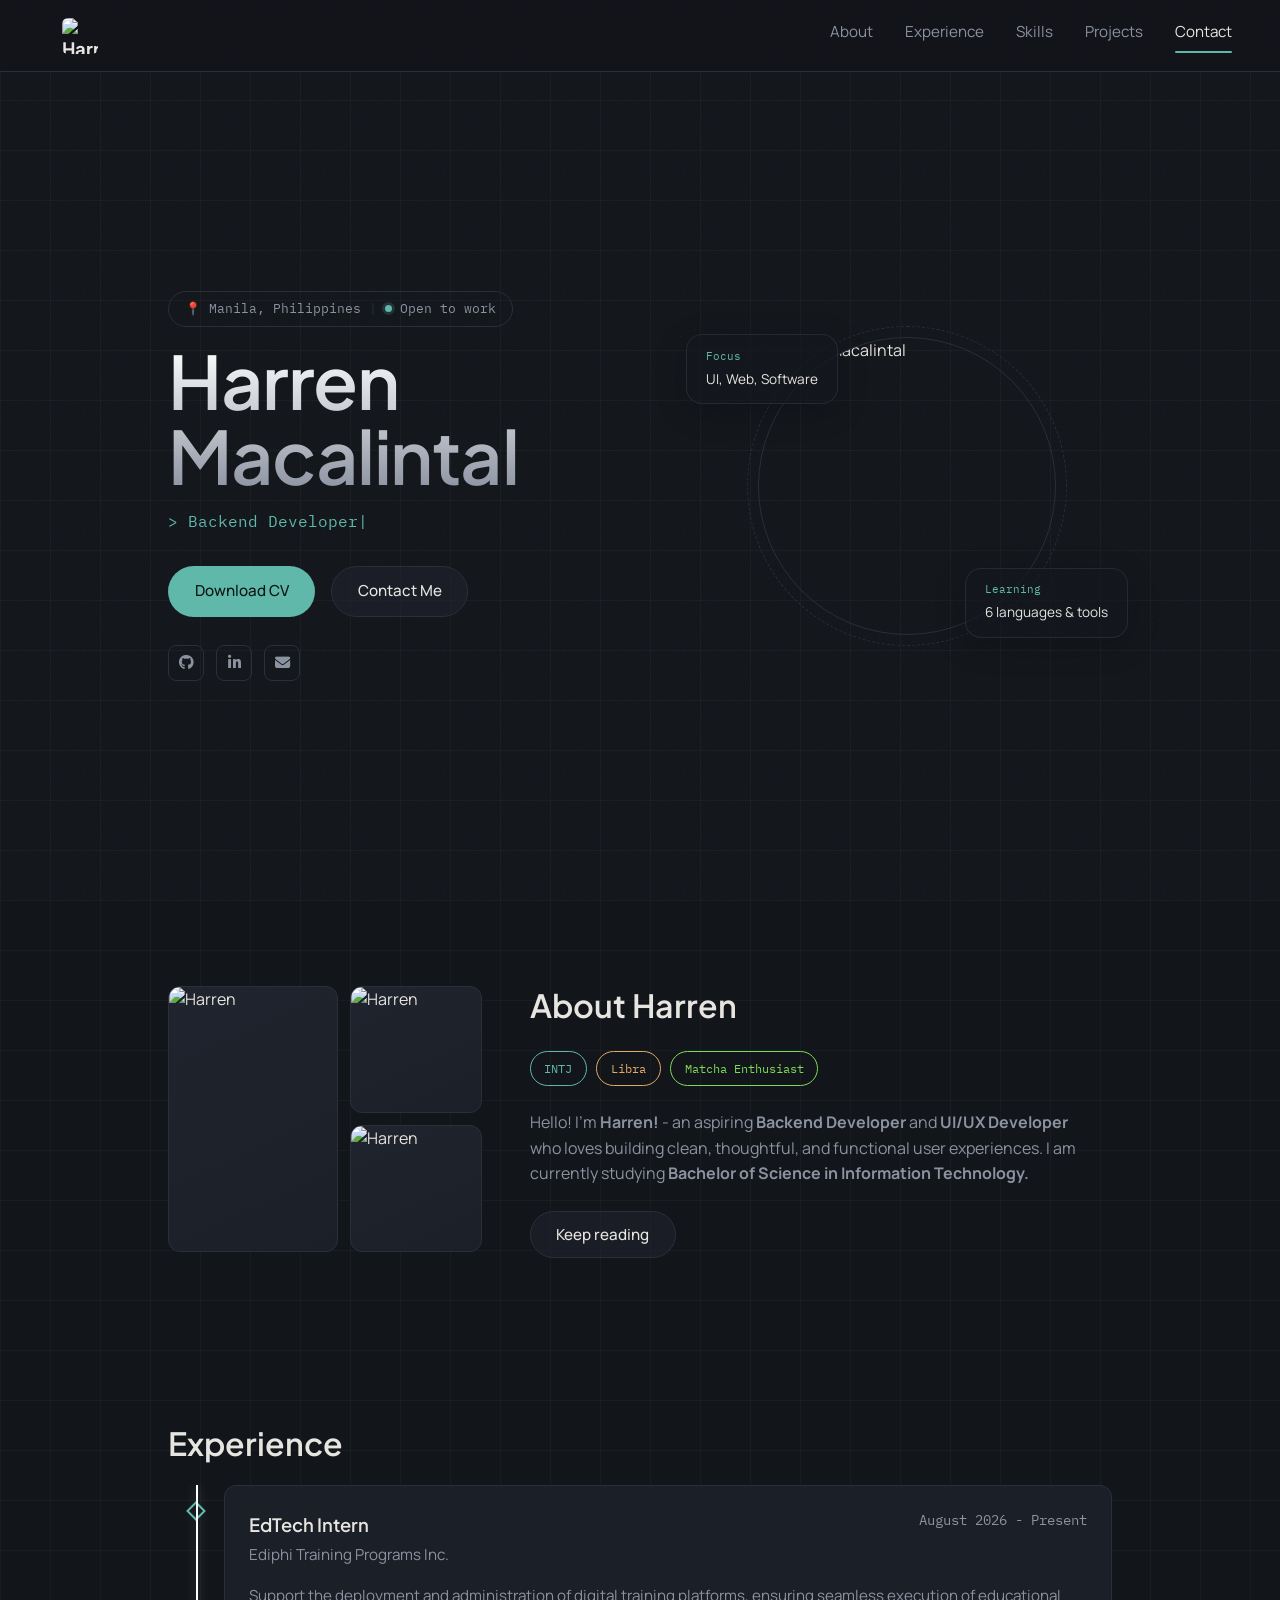
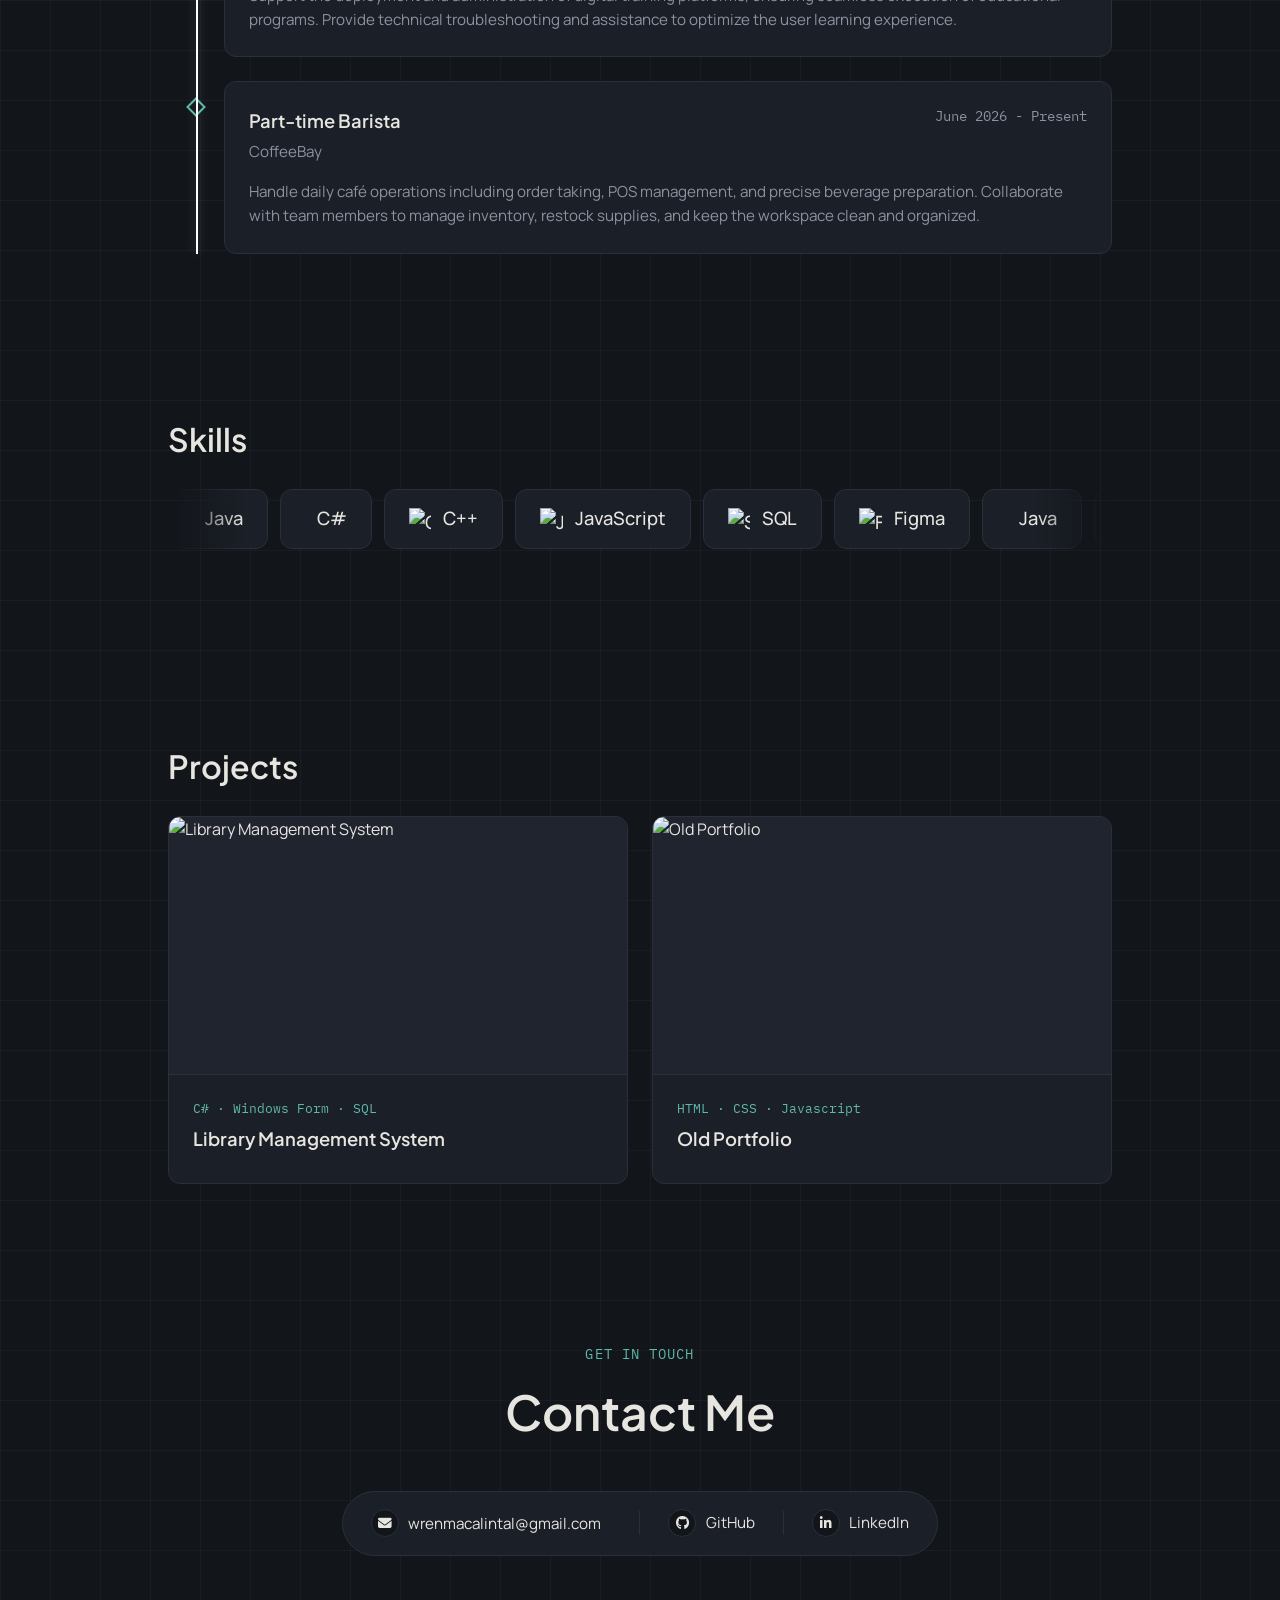
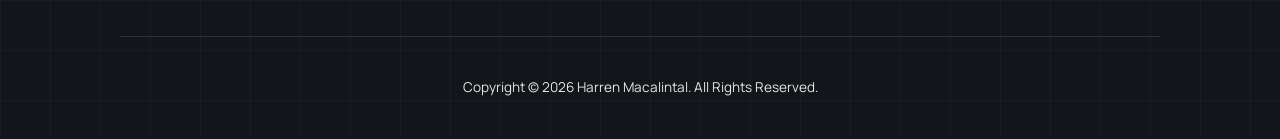
==== wrens.html @ 896d1661 "Update stylesheet and script paths in wrens.html" ====
<!DOCTYPE html>
<html lang="en">
<head>
<meta charset="UTF-8">
<meta name="viewport" content="width=device-width, initial-scale=1.0">
<title>Harren Macalintal | Portfolio</title>
<meta name="description" content="Portfolio of Harren Macalintal, an aspiring developer in Manila, Philippines, building interfaces on a foundation of Java, C#, C++, JavaScript, SQL, and Figma.">
<link rel="preconnect" href="https://fonts.googleapis.com">
<link rel="preconnect" href="https://fonts.gstatic.com" crossorigin>
<link href="https://fonts.googleapis.com/css2?family=Plus+Jakarta+Sans:wght@400;500;600;700;800&family=Manrope:wght@300;400;500;600;700&family=IBM+Plex+Mono:wght@400;500&display=swap" rel="stylesheet">
<link rel="stylesheet" href="https://cdnjs.cloudflare.com/ajax/libs/font-awesome/6.5.1/css/all.min.css">
<link rel="stylesheet" href="https://cdn.jsdelivr.net/npm/devicon@2.15.1/devicon.min.css">
<link rel="stylesheet" href="css/styles.css">
</head>
<body>

<div class="grain"></div>

<header class="site-header">
  <a href="#top" class="mark"><img src="logo.png" alt="Harren Macalintal logo" style="width:2.25rem;height:2.25rem;object-fit:cover;border-radius:6px;display:block;"></a>
  <nav class="main-nav" id="main-nav">
    <a href="#about" class="nav-link" data-section="about">About</a>
    <a href="#experience" class="nav-link" data-section="experience">Experience</a>
    <a href="#skills" class="nav-link" data-section="skills">Skills</a>
    <a href="#projects" class="nav-link" data-section="projects">Projects</a>
    <a href="#contact" class="nav-link" data-section="contact">Contact</a>
  </nav>
  <button class="nav-toggle" id="nav-toggle" aria-label="Toggle navigation" aria-expanded="false">
    <span></span><span></span><span></span>
  </button>
</header>

<main id="top">

  <section class="hero" id="hero">
    <div class="hero-copy">
      <p class="status-badge">
        <span class="pin">📍</span> Manila, Philippines
        <span class="dot-sep">|</span>
        <span class="status-dot"></span> Open to work
      </p>
      <h1>Harren<br>Macalintal</h1>
      <p></p>
      <p class="typed-role">&gt; <span id="typed-text"></span><span class="cursor">|</span></p>
      <div class="hero-actions">
        <a href="Macalintal_Resume.pdf" class="btn btn-primary" download>Download CV</a>
        <a href="#contact" class="btn btn-ghost">Contact Me</a>
      </div>
      <div class="social-row">
        <a href="https://github.com/wrencodes" target="_blank" rel="noopener" aria-label="GitHub" class="icon-btn"><i class="fa-brands fa-github"></i></a>
        <a href="https://www.linkedin.com/in/harren-macalintal-411657318/" target="_blank" rel="noopener" aria-label="LinkedIn" class="icon-btn"><i class="fa-brands fa-linkedin-in"></i></a>
        <a href="mailto:wrenmacalintal@gmail.com" aria-label="Email" class="icon-btn"><i class="fa-solid fa-envelope"></i></a>
      </div>
    </div>

    <div class="hero-portrait">
      <div class="badge badge-focus">
        <span class="badge-label">Focus</span>
        <span class="badge-value">UI, Web, Software</span>
      </div>
      <div class="portrait-frame">
        <img src="wrens.jpg" alt="Harren Macalintal" class="portrait-photo">
      </div>
      <div class="badge badge-impact">
        <span class="badge-label">Learning</span>
        <span class="badge-value">6 languages &amp; tools</span>
      </div>
    </div>
  </section>

  <section class="about" id="about">
    <div class="about-gallery">
      <img src="about-me-1.png" alt="Harren" class="about-photo about-photo-main">
      <img src="about-me-2.jpg" alt="Harren" class="about-photo about-photo-top">
      <img src="about-me-3.png" alt="Harren" class="about-photo about-photo-bottom">
    </div>

    <div class="about-content">
      <h2 class="section-heading-reveal">About Harren</h2>
      <div class="tag-row">
        <span class="tag tag-teal">INTJ</span>
        <span class="tag tag-gold">Libra</span>
        <span class="tag tag-green">Matcha Enthusiast</span>
      </div>
      <p class="reveal stagger-3">
        Hello! I'm <strong>Harren!</strong> - an aspiring <strong>Backend Developer</strong> and <strong>UI/UX Developer</strong> who loves
        building clean, thoughtful, and functional user experiences. I am currently
        studying <strong>Bachelor of Science in Information Technology.</strong>
      </p>
      <p class="about-more" id="about-more" hidden>
        I've always been drawn to the behind the scene of how applications work, which
        is why I am focusing on backend development. I love the logic behind structuring
        data and building reliable systems. At the same time, I also have a strong interest
        in <strong>IT Support</strong>. I genuinely enjoy the thrill of troubleshooting because it feels
        like solving a puzzle.
        <br><br>
        Outside of coding or school, I also enjoy playing games such as Genshin Impact
        and Mobile Legends. I like reading as well especially when it comes to Dark 
        Academia genre. I'm also a firm believer that curiosity is a skill worth practicing!
      </p>
      <button class="btn btn-ghost" id="about-toggle" aria-expanded="false" aria-controls="about-more">
        Keep reading
      </button>
    </div>
  </section>

 <section class="experience" id="experience">
    <h2 class="section-heading-reveal">Experience</h2>
    <p></p>
    <div class="timeline">
      <div class="timeline-draw"></div>
      
      
      <div class="timeline-item">
        <div class="timeline-card">
          <div class="timeline-header">
            <div class="timeline-title-wrapper">
              <h3>EdTech Intern</h3>
              <span class="timeline-company">Ediphi Training Programs Inc.</span>
            </div>
            <div class="timeline-meta">
              <span class="timeline-date">August 2026 - Present</span>
            </div>
          </div>
          <p class="timeline-desc">
            Support the deployment and administration of digital training platforms, ensuring seamless execution of educational programs. Provide technical troubleshooting and assistance to optimize the user learning experience.
          </p>
        </div>
      </div>

      
      <div class="timeline-item">
        <div class="timeline-card">
          <div class="timeline-header">
            <div class="timeline-title-wrapper">
              <h3>Part-time Barista</h3>
              <span class="timeline-company">CoffeeBay</span>
            </div>
            <div class="timeline-meta">
              <span class="timeline-date">June 2026 - Present</span>
            </div>
          </div>
          <p class="timeline-desc">
            Handle daily café operations including order taking, POS management, and precise beverage preparation. Collaborate with team members to manage inventory, restock supplies, and keep the workspace clean and organized.
          </p>
        </div>
      </div>

    </div>
  </section>

  <section class="stack-detail" id="skills">
    <h2>Skills</h2>

    <div class="tech-marquee">
      <div class="tech-row">
        <div class="tech-track">
          <span class="tech-pill"><i class="devicon-java-plain colored tech-logo-icon"></i> Java</span>
          <span class="tech-pill"><i class="devicon-csharp-plain colored tech-logo-icon"></i> C#</span>
          <span class="tech-pill"><img src="https://cdn.simpleicons.org/cplusplus/00599C" class="tech-logo" alt="C++"> C++</span>
          <span class="tech-pill"><img src="https://cdn.simpleicons.org/javascript/F7DF1E" class="tech-logo" alt="JavaScript"> JavaScript</span>
          <span class="tech-pill"><img src="https://cdn.simpleicons.org/mysql/4479A1" class="tech-logo" alt="SQL"> SQL</span>
          <span class="tech-pill"><img src="https://cdn.simpleicons.org/figma/F24E1E" class="tech-logo" alt="Figma"> Figma</span>
          <span class="tech-pill"><i class="devicon-java-plain colored tech-logo-icon"></i> Java</span>
          <span class="tech-pill"><i class="devicon-csharp-plain colored tech-logo-icon"></i> C#</span>
          <span class="tech-pill"><img src="https://cdn.simpleicons.org/cplusplus/00599C" class="tech-logo" alt="C++"> C++</span>
          <span class="tech-pill"><img src="https://cdn.simpleicons.org/javascript/F7DF1E" class="tech-logo" alt="JavaScript"> JavaScript</span>
          <span class="tech-pill"><img src="https://cdn.simpleicons.org/mysql/4479A1" class="tech-logo" alt="SQL"> SQL</span>
          <span class="tech-pill"><img src="https://cdn.simpleicons.org/figma/F24E1E" class="tech-logo" alt="Figma"> Figma</span>
        </div>
      </div>
    </div>
  </section>

  <section class="work" id="projects">
    <h2 class="section-heading-reveal">Projects</h2>

    <div class="project-grid">

      
      <a href="https://github.com/wrencodes/library-management-system" target="_blank" style="text-decoration: none; color: inherit;">
        <article class="project-card">
          <div class="project-img-wrapper">
            
            <img src="library-management-system.png" alt="Library Management System">
          </div>
          <div class="project-content">
            <span class="project-meta">C# · Windows Form · SQL</span>
            <h3>Library Management System</h3>
          </div>
        </article>
      </a>

      
      <a href="https://github.com/wrencodes/old-portfolio" target="_blank" style="text-decoration: none; color: inherit;">
        <article class="project-card">
          <div class="project-img-wrapper">
            <img src="old-portfolio.png" alt="Old Portfolio">
          </div>
          <div class="project-content">
            <span class="project-meta">HTML · CSS · Javascript</span>
            <h3>Old Portfolio</h3>  
          </div>
        </article>
      </a>

    </div>
  </section>

  <section class="contact" id="contact">
    <p class="contact-eyebrow reveal">Get In Touch</p>
    <h2 class="contact-heading reveal stagger-1">Contact Me</h2>

    <div class="contact-pill">
      <button class="contact-pill-item" id="copy-email" data-email="wrenmacalintal@gmail.com">
        <span class="contact-pill-icon"><i class="fa-solid fa-envelope"></i></span>
        wrenmacalintal@gmail.com
        <span class="copy-status" id="copy-status"></span>
      </button>
      <span class="contact-pill-divider"></span>
      <a href="https://github.com/wrencodes" target="_blank" rel="noopener" class="contact-pill-item">
        <span class="contact-pill-icon"><i class="fa-brands fa-github"></i></span>
        GitHub
      </a>
      <span class="contact-pill-divider"></span>
      <a href="https://www.linkedin.com/in/harren-macalintal-411657318/" target="_blank" rel="noopener" class="contact-pill-item">
        <span class="contact-pill-icon"><i class="fa-brands fa-linkedin-in"></i></span>
        LinkedIn
      </a>
    </div>
  </section>

</main>

<footer class="site-footer">
  <p class="footer-copyright">Copyright © <span id="year"></span> Harren Macalintal. All Rights Reserved.</p>
</footer>

<script src="js/script.js"></script>
</body>
</html>
---- css/styles.css ----
:root {
  --bg: #12151a;
  --surface: #1b1f27;
  --surface-2: #20242e;
  --border: #2a2f3a;
  --text: #e7e5e0;
  --text-dim: #8b92a0;
  --accent-teal: #5fb8aa;
  --accent-gold: #e3a868;

  --font-display: "Plus Jakarta Sans", sans-serif;
  --font-body: "Manrope", sans-serif;
  --font-mono: "IBM Plex Mono", monospace;

  --max-width: 1040px;
  --edge: clamp(1.25rem, 4vw, 3rem);
  --header-h: 4.5rem;
  --ease: cubic-bezier(0.4, 0, 0.2, 1);
  --ease-out: cubic-bezier(0.16, 1, 0.3, 1);
}

* { box-sizing: border-box; }

html { scroll-behavior: smooth; }

@media (prefers-reduced-motion: reduce) {
  html { scroll-behavior: auto; }
  *, *::before, *::after {
    animation-duration: 0.01ms !important;
    animation-iteration-count: 1 !important;
    transition-duration: 0.01ms !important;
    scroll-behavior: auto !important;
  }
}

body {
  margin: 0;
  background-color: var(--bg);
  
  background-image: 
      linear-gradient(rgba(255, 255, 255, 0.03) 1px, transparent 1px),
      linear-gradient(90deg, rgba(255, 255, 255, 0.03) 1px, transparent 1px);
  background-size: 50px 50px;
  color: var(--text);
  font-family: var(--font-body);
  line-height: 1.6;
  -webkit-font-smoothing: antialiased;
}


.grain {
  position: fixed;
  inset: 0;
  pointer-events: none;
  z-index: 1;
  opacity: 0.035;
  background-image: url("data:image/svg+xml,%3Csvg xmlns='http://www.w3.org/2000/svg' width='120' height='120'%3E%3Cfilter id='n'%3E%3CfeTurbulence type='fractalNoise' baseFrequency='0.9' numOctaves='2' stitchTiles='stitch'/%3E%3C/filter%3E%3Crect width='100%25' height='100%25' filter='url(%23n)'/%3E%3C/svg%3E");
}

h1, h2, h3 {
  font-family: var(--font-display);
  font-weight: 600;
  margin: 0;
  color: var(--text);
}

h2 {
  font-size: clamp(1.5rem, 3vw, 2rem);
  margin-bottom: 1.5rem;
}

p { margin: 0 0 1rem; color: var(--text); }
p:last-child { margin-bottom: 0; }

a { color: inherit; }

section {
  max-width: var(--max-width);
  margin: 0 auto;
  padding: 5rem var(--edge);
}



.site-header {
  position: sticky;
  top: 0;
  z-index: 10;
  height: var(--header-h);
  box-sizing: border-box;
  display: flex;
  align-items: center;
  justify-content: space-between;
  padding: 0 var(--edge);
  background: rgba(18, 21, 26, 0.85);
  backdrop-filter: blur(8px);
  border-bottom: 1px solid var(--border);
}

.mark {
  font-family: var(--font-display);
  font-weight: 700;
  font-size: 1.15rem;
  text-decoration: none;
  color: var(--text);
  padding: 0.5rem 0.9rem;
  display: inline-flex;
  align-items: center;
  justify-content: center;
}

.main-nav {
  display: flex;
  gap: 2rem;
}

.main-nav a {
  text-decoration: none;
  font-size: 0.95rem;
  color: var(--text-dim);
  padding-bottom: 4px;
  border-bottom: 1px solid transparent;
  transition: color 0.25s var(--ease), border-color 0.25s var(--ease);
}

.main-nav a:hover,
.main-nav a:focus-visible {
  color: var(--accent-teal);
}

.main-nav a.active {
  color: var(--text);
  border-bottom-color: var(--accent-teal);
}

.nav-toggle {
  display: none;
  flex-direction: column;
  gap: 5px;
  background: none;
  border: none;
  cursor: pointer;
  padding: 0.5rem;
}

.nav-toggle span {
  width: 22px;
  height: 2px;
  background: var(--text);
  border-radius: 2px;
  transition: transform 0.3s var(--ease), opacity 0.3s var(--ease);
}



.hero {
  display: grid;
  grid-template-columns: 1.1fr 0.9fr;
  gap: 2rem;
  align-items: center;
  min-height: calc(100svh - var(--header-h));
  padding-top: 2rem;
  padding-bottom: 2rem;
  position: relative;
  z-index: 2;
}

.status-badge {
  display: inline-flex;
  align-items: center;
  gap: 0.5rem;
  font-family: var(--font-mono);
  font-size: 0.8rem;
  color: var(--text-dim);
  border: 1px solid var(--border);
  border-radius: 999px;
  padding: 0.4rem 1rem;
  margin-bottom: 1rem;
}

.dot-sep { color: var(--border); }

.status-dot {
  width: 7px;
  height: 7px;
  border-radius: 50%;
  background: var(--accent-teal);
  display: inline-block;
  box-shadow: 0 0 0 3px rgba(95, 184, 170, 0.18);
}

.hero-copy h1 {
  font-size: clamp(2.8rem, 6.5vw, 4.6rem);
  line-height: 1.02;
  letter-spacing: -0.02em;
  
  background: linear-gradient(180deg, #ffffff 0%, #8b92a0 100%);
  -webkit-background-clip: text;
  -webkit-text-fill-color: transparent;
}

.tagline {
  font-size: 1.15rem;
  color: var(--text-dim);
  margin-top: 1.1rem;
  margin-bottom: 1.1rem;
  max-width: 42ch;
}

.typed-role {
  font-family: var(--font-mono);
  font-size: 1rem;
  color: var(--accent-teal);
  margin-bottom: 0;
  min-height: 1.4em;
}

.cursor {
  animation: blink 1s step-end infinite;
}

@keyframes blink {
  50% { opacity: 0; }
}

.hero-actions {
  display: flex;
  gap: 1rem;
  margin-top: 2rem;
  margin-bottom: 1.75rem;
  flex-wrap: wrap;
}

.social-row {
  display: flex;
  align-items: center;
  gap: 0.75rem;
}

.icon-btn {
  width: 2.25rem;
  height: 2.25rem;
  border: 1px solid var(--border);
  border-radius: 8px;
  display: flex;
  align-items: center;
  justify-content: center;
  text-decoration: none;
  font-size: 0.95rem;
  color: var(--text-dim);
  transition: border-color 0.25s var(--ease), color 0.25s var(--ease);
}

.icon-btn:hover {
  border-color: var(--accent-teal);
  color: var(--accent-teal);
}

.social-email {
  font-family: var(--font-mono);
  font-size: 0.85rem;
  color: var(--text-dim);
  margin-left: 0.5rem;
}

.btn {
  display: inline-flex;
  align-items: center;
  gap: 0.5rem;
  padding: 0.75rem 1.6rem;
  
  border-radius: 999px; 
  font-family: var(--font-body);
  font-weight: 500;
  font-size: 0.95rem;
  text-decoration: none;
  cursor: pointer;
  border: 1px solid transparent;
  transition: transform 0.25s var(--ease-out), background 0.25s var(--ease), border-color 0.25s var(--ease);
}

.btn-primary {
  
  background: var(--accent-teal); 
  color: #0e1512;
}

.btn-primary:hover { transform: translateY(-2px); }

.btn-ghost {
  
  background: rgba(32, 36, 46, 0.6);
  border-color: var(--border);
  color: var(--text);
}

.btn-ghost:hover {
  border-color: var(--accent-teal);
  color: var(--accent-teal);
  background: rgba(32, 36, 46, 0.9);
}



.hero-portrait {
  position: relative;
  display: flex;
  align-items: center;
  justify-content: center;
  opacity: 0;
  transform: translateY(14px);
  animation: rise 0.6s ease forwards;
  animation-delay: 0.15s;
}

@keyframes rise {
  to { opacity: 1; transform: translateY(0); }
}

.portrait-frame {
  
  width: clamp(220px, 25vw, 320px); 
  aspect-ratio: 1;
  border-radius: 50%;
  padding: 10px;
  border: 1px dashed var(--border);
}

.portrait-photo {
  width: 100%;
  height: 100%;
  border-radius: 50%;
  border: 1px solid var(--border);
  object-fit: cover;
  display: block;
}

.badge {
  position: absolute;
  
  background: rgba(20, 24, 30, 0.7);
  backdrop-filter: blur(8px);
  border: 1px solid rgba(255, 255, 255, 0.08);
  
  border-radius: 16px; 
  padding: 0.8rem 1.2rem;
  display: flex;
  flex-direction: column;
  gap: 0.2rem;
  min-width: 9rem;
  box-shadow: 0 8px 32px rgba(0, 0, 0, 0.2);
}

.badge-label {
  font-family: var(--font-mono);
  font-size: 0.7rem;
  color: var(--accent-teal);
}

.badge-value {
  font-size: 0.85rem;
  color: var(--text);
}

.badge-focus {
  top: 0.5rem;
  left: -1rem;
  z-index: 2;
}

.badge-impact {
  bottom: 0.5rem;
  right: -1rem;
  z-index: 2;
}



.about {
  display: grid;
  grid-template-columns: 0.7fr 1.3fr;
  gap: 3rem;
  align-items: center;
}

.about-gallery {
  display: grid;
  grid-template-columns: 1.3fr 1fr;
  grid-template-rows: 1fr 1fr;
  gap: 0.75rem;
  aspect-ratio: 4 / 3.4;
  max-width: 26rem;
}

.about-photo {
  width: 100%;
  height: 100%;
  border-radius: 12px;
  border: 1px solid var(--border);
  background: linear-gradient(155deg, var(--surface-2), var(--surface));
  object-fit: cover;
  display: block;
}

.about-photo-main {
  grid-row: 1 / 3;
}

.about-content h2 { margin-bottom: 1.25rem; }

.tag-row {
  display: flex;
  flex-wrap: wrap;
  gap: 0.6rem;
  margin-bottom: 1.5rem;
}

.tag {
  font-family: var(--font-mono);
  font-size: 0.78rem;
  padding: 0.4rem 0.85rem;
  border-radius: 999px;
  border: 1px solid var(--border);
  color: var(--text);
}

.tag-teal { border-color: var(--accent-teal); color: var(--accent-teal); }
.tag-gold { border-color: var(--accent-gold); color: var(--accent-gold); }
.tag-green { border-color: #7ed957; color: #7ed957; }
.tag-plain { color: var(--text-dim); }

.about-content p {
  max-width: 56ch;
  color: var(--text-dim);
}

.about-content .btn {
  margin-top: 0.5rem;
}



.experience h2 {
  margin-bottom: 0.25rem;
}

.experience .section-note {
  color: var(--text-dim);
  font-size: 0.95rem;
  margin-bottom: 2.5rem;
}

.timeline {
  --rail: 1.75rem;
  --pad: 3.5rem;
  position: relative;
  padding-left: var(--pad);
  display: flex;
  flex-direction: column;
  gap: 1.5rem;
}


.timeline::before {
  content: '';
  position: absolute;
  left: var(--rail);
  top: 0;
  bottom: 0;
  width: 2px;
  background: var(--border);
  z-index: 1;
}


.timeline-draw {
  position: absolute;
  left: var(--rail);
  top: 0;
  width: 2px;
  height: 100%;
  background: #ffffff;
  transform: scaleY(0);
  transform-origin: top;
  transition: transform 1.4s var(--ease-out);
  box-shadow: 0 0 12px rgba(255, 255, 255, 0.25);
  z-index: 2;
}

.timeline.drawn .timeline-draw {
  transform: scaleY(1);
}

.timeline-item {
  position: relative;
}


.timeline-item::before {
  content: '';
  position: absolute;
  left: calc(var(--rail) - var(--pad));
  top: 1.6rem;
  width: 10px;
  height: 10px;
  background: var(--bg);
  border: 2px solid var(--accent-teal);
  transform: translateX(-50%) translateY(-50%) rotate(45deg);
  z-index: 3;
  transition: transform 0.3s var(--ease-out), background 0.3s var(--ease), box-shadow 0.3s var(--ease);
}

.timeline-item:hover::before {
  transform: translateX(-50%) translateY(-50%) rotate(45deg) scale(1.35);
  background: var(--accent-teal);
  box-shadow: 0 0 14px rgba(95, 184, 170, 0.55);
}


.timeline-item::after {
  content: '';
  position: absolute;
  left: calc(var(--rail) - var(--pad));
  top: 1.6rem;
  width: 10px;
  height: 10px;
  border-radius: 50%;
  border: 2px solid rgba(95, 184, 170, 0.35);
  transform: translateX(-50%) translateY(-50%);
  animation: nodePulse 2.4s ease-out infinite;
  z-index: 2;
}

.timeline-item:nth-child(2)::after { animation-delay: 0.4s; }
.timeline-item:nth-child(3)::after { animation-delay: 0.8s; }

@keyframes nodePulse {
  0%   { transform: translateX(-50%) translateY(-50%) scale(1); opacity: 0.8; }
  100% { transform: translateX(-50%) translateY(-50%) scale(3); opacity: 0; }
}

.timeline-card {
  position: relative;
  background: var(--surface);
  border: 1px solid var(--border);
  border-radius: 12px;
  padding: 1.5rem;
  overflow: hidden;
  transition: transform 0.3s var(--ease-out), border-color 0.25s var(--ease), box-shadow 0.3s var(--ease);
}


.timeline-card::before {
  content: '';
  position: absolute;
  left: 0;
  top: 0;
  width: 3px;
  height: 100%;
  background: linear-gradient(180deg, var(--accent-teal), var(--accent-gold));
  transform: scaleY(0);
  transform-origin: top;
  transition: transform 0.35s var(--ease-out);
}

.timeline-card:hover {
  transform: translateX(5px);
  border-color: var(--accent-teal);
  box-shadow: 0 10px 32px rgba(95, 184, 170, 0.12);
}

.timeline-card:hover::before {
  transform: scaleY(1);
}

.timeline-header {
  display: flex;
  justify-content: space-between;
  align-items: flex-start;
  flex-wrap: wrap;
  gap: 1rem;
  margin-bottom: 1rem;
}

.timeline-title-wrapper h3 {
  font-size: 1.15rem;
  margin-bottom: 0.25rem;
}

.timeline-company {
  display: block;
  font-size: 0.95rem;
  color: var(--text-dim);
}

.timeline-meta {
  display: flex;
  align-items: center;
  flex-wrap: wrap;
  gap: 1rem;
  font-family: var(--font-mono);
  font-size: 0.85rem;
}

.timeline-badge {
  background: var(--surface-2);
  border: 1px solid var(--border);
  padding: 0.25rem 0.75rem;
  border-radius: 999px;
  color: var(--text-dim);
}

.timeline-date {
  color: var(--text-dim);
}

.timeline-desc {
  color: var(--text-dim);
  font-size: 0.95rem;
  line-height: 1.6;
  margin: 0;
}


@media (max-width: 600px) {
  .timeline {
    --rail: 0.5rem;
    --pad: 1.75rem;
    padding-left: var(--pad);
  }
  .timeline-card {
    padding: 1.25rem;
  }
}



.tech-marquee {
  display: flex;
  flex-direction: column;
  gap: 0.85rem;
  margin-bottom: 2rem;
  mask-image: linear-gradient(90deg, transparent, black 8%, black 92%, transparent);
  -webkit-mask-image: linear-gradient(90deg, transparent, black 8%, black 92%, transparent);
}

.tech-row {
  overflow: hidden;
}

.tech-track {
  display: flex;
  gap: 0.75rem;
  width: max-content;
  animation: marquee-left 28s linear infinite;
}

.tech-row-reverse .tech-track {
  animation-name: marquee-right;
  animation-duration: 32s;
}

@keyframes marquee-left {
  from { transform: translateX(0); }
  to { transform: translateX(-50%); }
}

@keyframes marquee-right {
  from { transform: translateX(-50%); }
  to { transform: translateX(0); }
}

.tech-marquee:hover .tech-track {
  animation-play-state: paused;
}

.tech-pill {
  display: inline-flex;
  align-items: center;
  gap: 0.75rem;
  white-space: nowrap;
  background: var(--surface);
  border: 1px solid var(--border);
  border-radius: 12px;
  padding: 0.9rem 1.5rem;
  font-size: 1.15rem;
  font-weight: 500;
  color: var(--text);
}

.tech-logo {
  width: 1.4rem;
  height: 1.4rem;
  object-fit: contain;
  flex-shrink: 0;
}

.tech-logo-icon {
  font-size: 1.4rem;
  line-height: 1;
  flex-shrink: 0;
}

@media (prefers-reduced-motion: reduce) {
  .tech-track {
    animation: none;
  }
  .tech-row {
    overflow-x: auto;
  }
}



.section-note {
  color: var(--text-dim);
  font-size: 0.9rem;
  margin-top: -1rem;
  margin-bottom: 2.5rem;
}


.project-grid {
  display: grid;
  grid-template-columns: repeat(auto-fill, minmax(300px, 1fr));
  gap: 1.5rem;
}

.project-card {
  background: var(--surface);
  border: 1px solid var(--border);
  border-radius: 12px;
  overflow: hidden; 
  display: flex;
  flex-direction: column;
  transition: border-color 0.25s var(--ease), transform 0.3s var(--ease-out);
}

.project-card:hover {
  border-color: var(--accent-teal);
  transform: translateY(-4px);
}

.project-img-wrapper {
  width: 100%;
  aspect-ratio: 16 / 9; 
  overflow: hidden;
  background: var(--surface-2);
  border-bottom: 1px solid var(--border);
}

.project-img-wrapper img {
  width: 100%;
  height: 100%;
  object-fit: cover;
  transition: transform 0.5s var(--ease-out);
}

.project-card:hover .project-img-wrapper img {
  transform: scale(1.05); 
}

.project-content {
  padding: 1.5rem;
  display: flex;
  flex-direction: column;
  flex-grow: 1; 
}

.project-meta {
  font-family: var(--font-mono);
  font-size: 0.8rem;
  color: var(--accent-teal);
  margin-bottom: 0.5rem;
}

.project-content h3 {
  font-size: 1.15rem;
  margin-bottom: 0.5rem;
  line-height: 1.3;
}




.contact {
  display: flex;
  flex-direction: column;
  align-items: center;
  text-align: center;
}

.contact-eyebrow {
  font-family: var(--font-mono);
  font-size: 0.85rem;
  letter-spacing: 0.08em;
  text-transform: uppercase;
  color: var(--accent-teal);
  margin-bottom: 0.5rem;
}

.contact-heading {
  font-size: clamp(2rem, 4.5vw, 3rem);
  margin-bottom: 2.5rem;
}

.contact-pill {
  display: inline-flex;
  align-items: center;
  gap: 0.5rem;
  background: var(--surface);
  border: 1px solid var(--border);
  border-radius: 999px;
  padding: 0.5rem;
  flex-wrap: wrap;
  justify-content: center;
}

.contact-pill-item {
  display: inline-flex;
  align-items: center;
  gap: 0.6rem;
  background: transparent;
  border: none;
  border-radius: 999px;
  padding: 0.6rem 1.25rem;
  font-family: var(--font-body);
  font-size: 0.95rem;
  color: var(--text);
  text-decoration: none;
  cursor: pointer;
  position: relative;
  transition: background 0.25s var(--ease), color 0.25s var(--ease);
}

.contact-pill-item:hover {
  background: var(--surface-2);
  color: var(--accent-teal);
}

.contact-pill-icon {
  width: 1.75rem;
  height: 1.75rem;
  border-radius: 50%;
  background: var(--bg);
  border: 1px solid var(--border);
  display: inline-flex;
  align-items: center;
  justify-content: center;
  font-size: 0.85rem;
  flex-shrink: 0;
  transition: transform 0.3s var(--ease-out), border-color 0.25s var(--ease);
}

.contact-pill-item:hover .contact-pill-icon {
  transform: scale(1.08);
  border-color: var(--accent-teal);
}

.contact-pill-divider {
  width: 1px;
  height: 1.5rem;
  background: var(--border);
}

#copy-email.contact-pill-item {
  font-family: var(--font-body);
}

.copy-status {
  font-family: var(--font-mono);
  font-size: 0.75rem;
  color: var(--accent-teal);
  opacity: 0;
  transition: opacity 0.3s var(--ease);
}

.copy-status.show { opacity: 1; }



.site-footer {
  border-top: 1px solid var(--border);
  padding: 2.5rem var(--edge);
  display: flex;
  flex-direction: column;
  align-items: center;
  gap: 1.5rem;
  color: var(--text-dim);
  font-size: 0.85rem;
  max-width: var(--max-width);
  margin: 0 auto;
}

.footer-copyright {
  margin: 0;
}

@media (max-width: 800px) {
  .contact-pill {
    flex-direction: column;
    border-radius: 20px;
    width: 100%;
    max-width: 22rem;
  }

  .contact-pill-divider {
    width: 100%;
    height: 1px;
  }

  .contact-pill-item {
    width: 100%;
    justify-content: center;
  }
}



@media (max-width: 800px) {
  .main-nav {
    position: absolute;
    top: 100%;
    left: 0;
    right: 0;
    flex-direction: column;
    background: var(--bg);
    border-bottom: 1px solid var(--border);
    padding: 1rem var(--edge) 1.5rem;
    gap: 1rem;
    display: none;
  }

  .main-nav.open { display: flex; }

  .nav-toggle { display: flex; }

  .hero {
    grid-template-columns: 1fr;
    min-height: auto;
    padding-top: 2.5rem;
    padding-bottom: 2.5rem;
  }

  .hero-portrait { margin-top: 1rem; }

  .badge-focus { left: 0; }
  .badge-impact { right: 0; }

  .about {
    grid-template-columns: 1fr;
    gap: 2rem;
  }

  .about-gallery {
    max-width: 22rem;
    margin: 0 auto;
  }
}

a:focus-visible,
button:focus-visible {
  outline: 2px solid var(--accent-teal);
  outline-offset: 3px;
}




.reveal {
  opacity: 0;
  transform: translateY(32px);
  transition: opacity 0.7s var(--ease-out), transform 0.7s var(--ease-out);
}

.reveal.visible {
  opacity: 1;
  transform: translateY(0);
}

.reveal-left {
  opacity: 0;
  transform: translateX(-40px);
  transition: opacity 0.7s var(--ease-out), transform 0.7s var(--ease-out);
}

.reveal-left.visible {
  opacity: 1;
  transform: translateX(0);
}

.reveal-right {
  opacity: 0;
  transform: translateX(40px);
  transition: opacity 0.7s var(--ease-out), transform 0.7s var(--ease-out);
}

.reveal-right.visible {
  opacity: 1;
  transform: translateX(0);
}

.reveal-scale {
  opacity: 0;
  transform: scale(0.92);
  transition: opacity 0.6s var(--ease-out), transform 0.6s var(--ease-out);
}

.reveal-scale.visible {
  opacity: 1;
  transform: scale(1);
}


.stagger-1 { transition-delay: 0.05s; }
.stagger-2 { transition-delay: 0.1s; }
.stagger-3 { transition-delay: 0.15s; }
.stagger-4 { transition-delay: 0.2s; }
.stagger-5 { transition-delay: 0.25s; }
.stagger-6 { transition-delay: 0.3s; }


.hero-copy .status-badge,
.hero-copy h1,
.hero-copy .typed-role,
.hero-copy .hero-actions,
.hero-copy .social-row {
  opacity: 0;
  transform: translateY(20px);
  animation: heroSlideUp 0.65s var(--ease-out) forwards;
}

.hero-copy .status-badge { animation-delay: 0.1s; }
.hero-copy h1            { animation-delay: 0.2s; }
.hero-copy .typed-role   { animation-delay: 0.35s; }
.hero-copy .hero-actions { animation-delay: 0.45s; }
.hero-copy .social-row   { animation-delay: 0.55s; }

@keyframes heroSlideUp {
  to {
    opacity: 1;
    transform: translateY(0);
  }
}


.status-dot {
  animation: pulse 2s ease-in-out infinite;
}

@keyframes pulse {
  0%, 100% { box-shadow: 0 0 0 3px rgba(95, 184, 170, 0.18); }
  50%      { box-shadow: 0 0 0 7px rgba(95, 184, 170, 0.08); }
}


.badge-focus {
  animation: floatA 4s ease-in-out infinite;
}

.badge-impact {
  animation: floatB 4.5s ease-in-out infinite;
  animation-delay: 0.8s;
}

@keyframes floatA {
  0%, 100% { transform: translateY(0); }
  50%      { transform: translateY(-8px); }
}

@keyframes floatB {
  0%, 100% { transform: translateY(0); }
  50%      { transform: translateY(-6px); }
}


.portrait-frame {
  transition: box-shadow 0.4s var(--ease), transform 0.4s var(--ease-out);
}

.portrait-frame:hover {
  box-shadow: 0 0 40px rgba(95, 184, 170, 0.15), 0 0 80px rgba(95, 184, 170, 0.05);
  transform: scale(1.03);
}


.main-nav a {
  position: relative;
}

.main-nav a::after {
  content: '';
  position: absolute;
  bottom: -2px;
  left: 50%;
  width: 0;
  height: 2px;
  background: var(--accent-teal);
  transition: width 0.3s var(--ease-out), left 0.3s var(--ease-out);
  border-radius: 1px;
}

.main-nav a:hover::after,
.main-nav a.active::after {
  width: 100%;
  left: 0;
}


.main-nav a {
  border-bottom: none !important;
  padding-bottom: 6px;
}

.main-nav a.active {
  color: var(--text);
}


.btn {
  position: relative;
  overflow: hidden;
}

.btn::before {
  content: '';
  position: absolute;
  top: 50%;
  left: 50%;
  width: 0;
  height: 0;
  background: rgba(255, 255, 255, 0.12);
  border-radius: 50%;
  transform: translate(-50%, -50%);
  transition: width 0.5s var(--ease-out), height 0.5s var(--ease-out);
}

.btn:active::before {
  width: 300px;
  height: 300px;
}

.btn-primary:hover {
  transform: translateY(-2px);
  box-shadow: 0 6px 24px rgba(154, 176, 196, 0.25);
}

.btn-ghost:hover {
  transform: translateY(-2px);
  box-shadow: 0 4px 16px rgba(95, 184, 170, 0.1);
}


.icon-btn {
  transition: border-color 0.25s var(--ease), color 0.25s var(--ease), transform 0.25s var(--ease-out), box-shadow 0.25s var(--ease);
}

.icon-btn:hover {
  transform: translateY(-3px);
  box-shadow: 0 4px 12px rgba(95, 184, 170, 0.15);
}


.tech-pill {
  transition: border-color 0.25s var(--ease), transform 0.25s var(--ease-out), box-shadow 0.25s var(--ease);
}

.tech-pill:hover {
  border-color: var(--accent-teal);
  transform: translateY(-2px);
  box-shadow: 0 4px 16px rgba(95, 184, 170, 0.1);
}


.timeline-item {
  opacity: 0;
  transform: translateX(-20px);
  transition: opacity 0.6s var(--ease-out), transform 0.6s var(--ease-out);
}

.timeline-item.visible {
  opacity: 1;
  transform: translateX(0);
}

.timeline-item:nth-child(1) { transition-delay: 0s; }
.timeline-item:nth-child(2) { transition-delay: 0.15s; }
.timeline-item:nth-child(3) { transition-delay: 0.3s; }


.timeline-item.visible::before {
  animation: diamondPop 0.5s var(--ease-out);
  animation-delay: 0.25s;
}

@keyframes diamondPop {
  0%   { transform: translateX(-50%) translateY(-50%) rotate(45deg) scale(0); }
  60%  { transform: translateX(-50%) translateY(-50%) rotate(45deg) scale(1.4); }
  100% { transform: translateX(-50%) translateY(-50%) rotate(45deg) scale(1); }
}


.project-card {
  transition: border-color 0.25s var(--ease), transform 0.4s var(--ease-out), box-shadow 0.4s var(--ease);
}

.project-card:hover {
  transform: translateY(-6px);
  box-shadow: 0 12px 40px rgba(0, 0, 0, 0.3);
}


.contact-pill-item {
  transition: background 0.25s var(--ease), color 0.25s var(--ease), transform 0.25s var(--ease-out);
}

.contact-pill-item:hover {
  transform: translateY(-2px);
}


.section-heading-reveal {
  opacity: 0;
  transform: translateY(16px);
  transition: opacity 0.5s var(--ease-out), transform 0.5s var(--ease-out);
}

.section-heading-reveal.visible {
  opacity: 1;
  transform: translateY(0);
}


.tag {
  opacity: 0;
  transform: scale(0.8);
  transition: opacity 0.35s var(--ease-out), transform 0.35s var(--ease-out), border-color 0.25s var(--ease), color 0.25s var(--ease);
}

.tag.visible {
  opacity: 1;
  transform: scale(1);
}

.tag:hover {
  transform: scale(1.05);
}


.about-photo {
  opacity: 0;
  transform: scale(0.9) rotate(-1deg);
  transition: opacity 0.6s var(--ease-out), transform 0.6s var(--ease-out);
}

.about-photo.visible {
  opacity: 1;
  transform: scale(1) rotate(0);
}

.about-photo-main { transition-delay: 0s; }
.about-photo-top  { transition-delay: 0.12s; }
.about-photo-bottom { transition-delay: 0.24s; }

.about-photo:hover {
  transform: scale(1.02);
  box-shadow: 0 8px 32px rgba(0, 0, 0, 0.2);
}


.copy-status.show {
  animation: copyPop 0.3s var(--ease-out);
}

@keyframes copyPop {
  0%   { transform: scale(0.7); opacity: 0; }
  50%  { transform: scale(1.1); }
  100% { transform: scale(1); opacity: 1; }
}


body {
  animation: pageLoad 0.5s ease;
}

@keyframes pageLoad {
  from { opacity: 0; }
  to   { opacity: 1; }
}
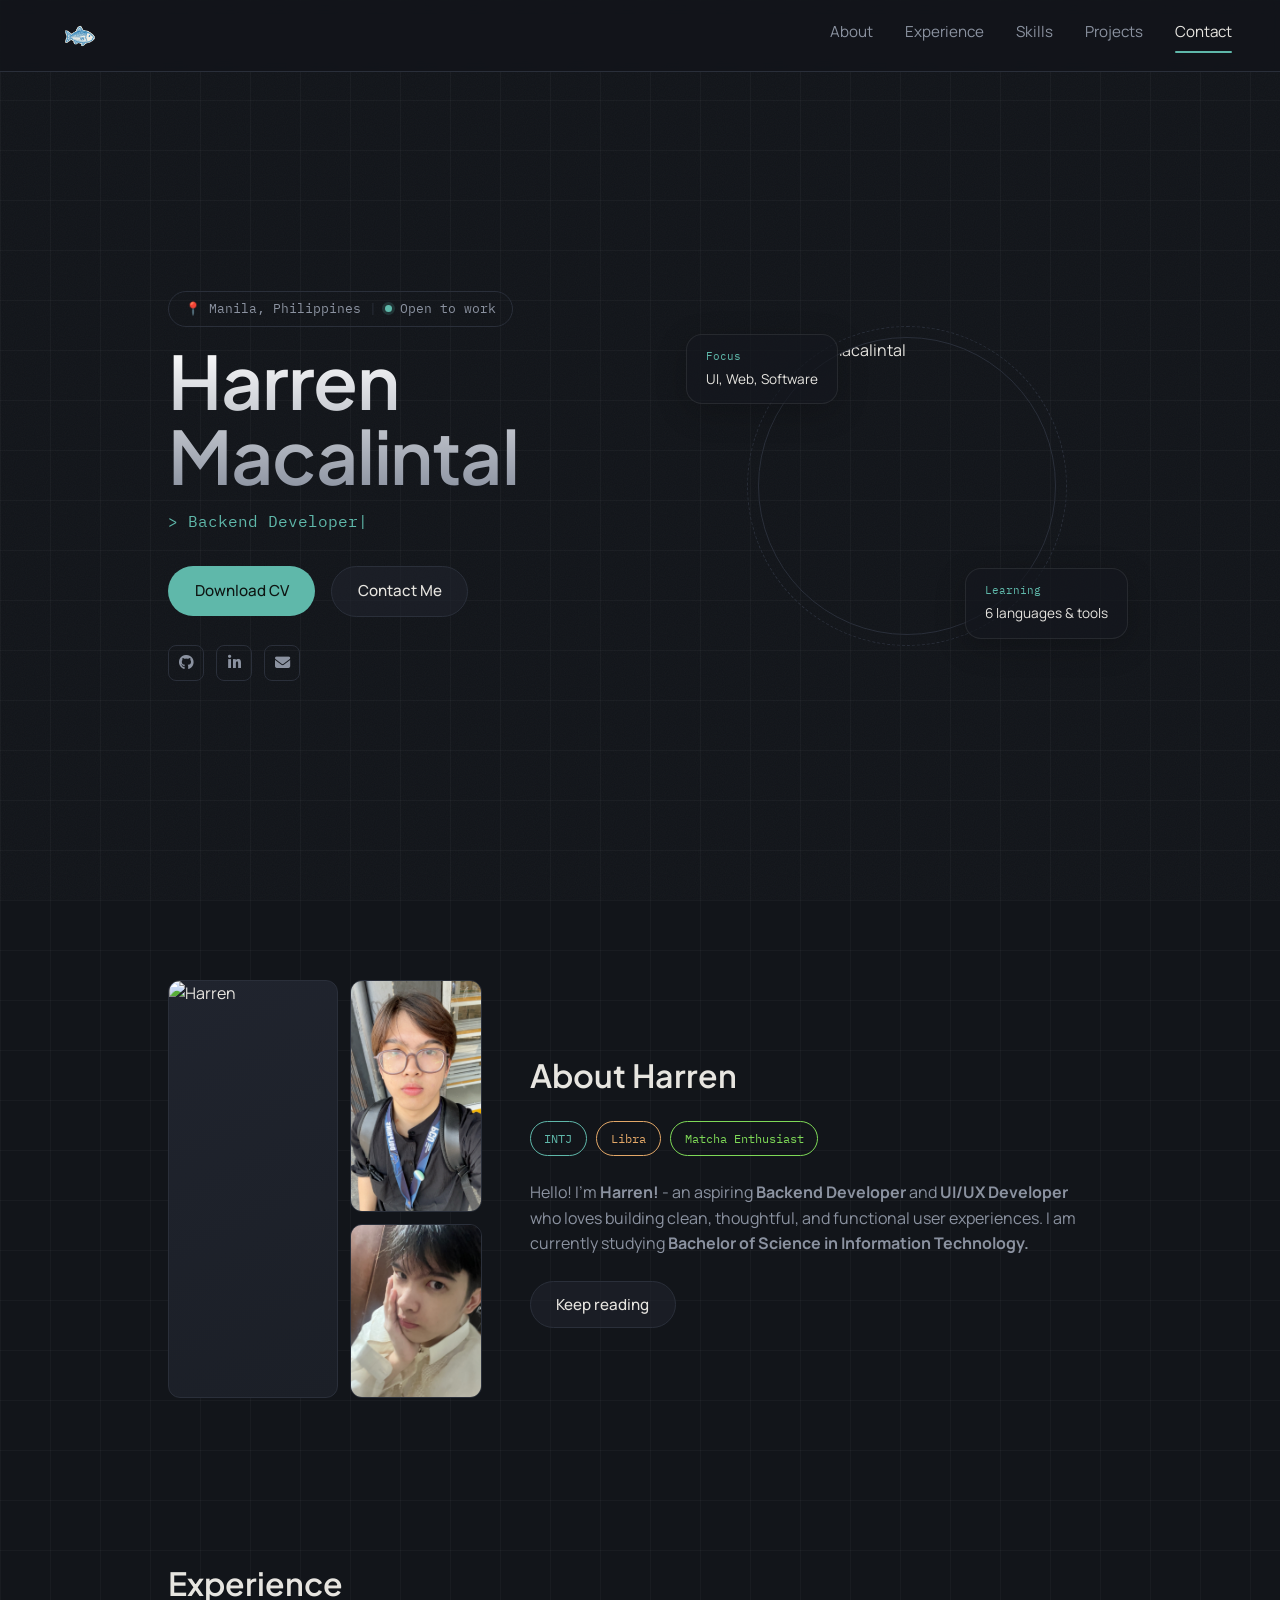
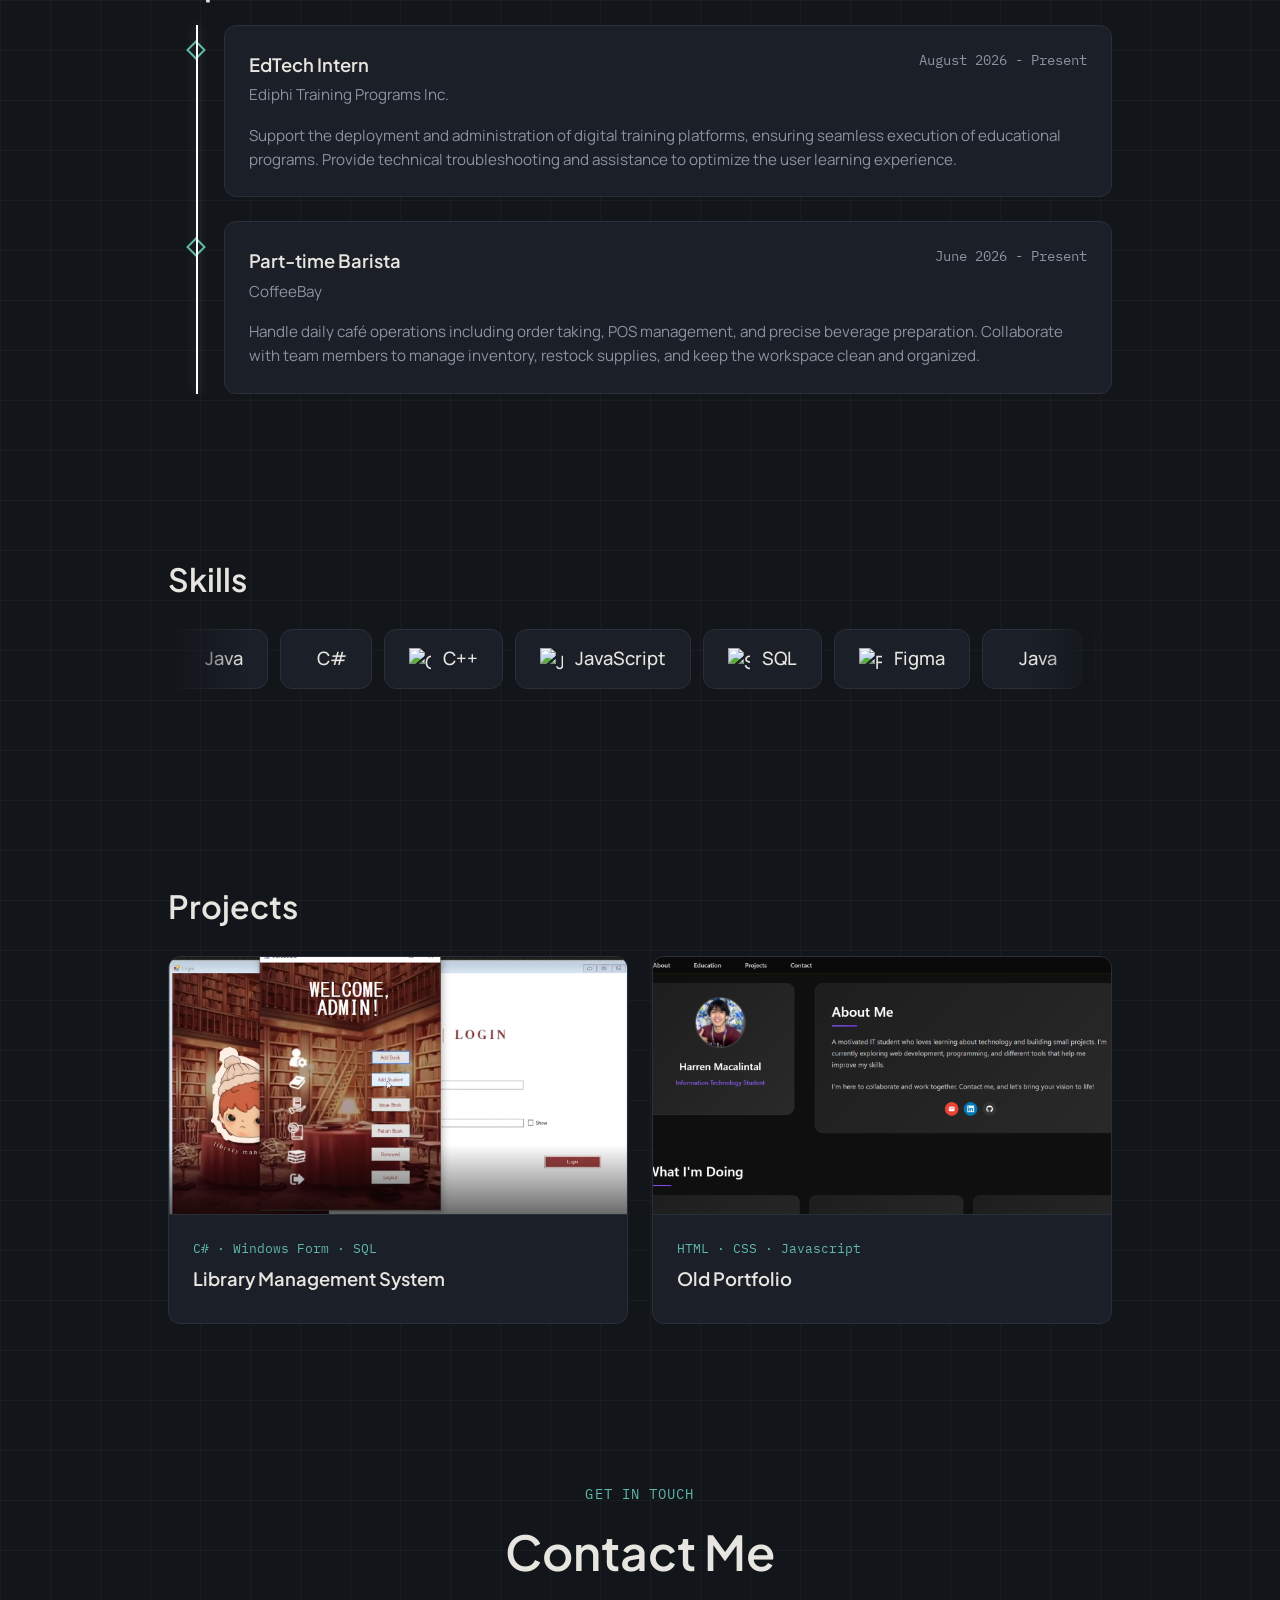
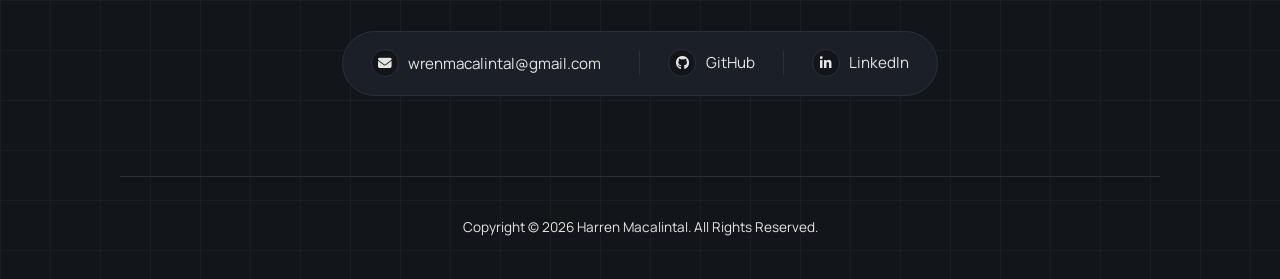
==== commit ad00bca7: "Update image paths to use assets directory" ====
--- a/wrens.html
+++ b/wrens.html
@@ -17,7 +17,7 @@
 <div class="grain"></div>
 
 <header class="site-header">
-  <a href="#top" class="mark"><img src="logo.png" alt="Harren Macalintal logo" style="width:2.25rem;height:2.25rem;object-fit:cover;border-radius:6px;display:block;"></a>
+  <a href="#top" class="mark"><img src="assets/images/logo.png" alt="Harren Macalintal logo" style="width:2.25rem;height:2.25rem;object-fit:cover;border-radius:6px;display:block;"></a>
   <nav class="main-nav" id="main-nav">
     <a href="#about" class="nav-link" data-section="about">About</a>
     <a href="#experience" class="nav-link" data-section="experience">Experience</a>
@@ -43,7 +43,7 @@
       <p></p>
       <p class="typed-role">&gt; <span id="typed-text"></span><span class="cursor">|</span></p>
       <div class="hero-actions">
-        <a href="Macalintal_Resume.pdf" class="btn btn-primary" download>Download CV</a>
+        <a href="assets/docs/Macalintal_Resume.pdf" class="btn btn-primary" download>Download CV</a>
         <a href="#contact" class="btn btn-ghost">Contact Me</a>
       </div>
       <div class="social-row">
@@ -70,9 +70,9 @@
 
   <section class="about" id="about">
     <div class="about-gallery">
-      <img src="about-me-1.png" alt="Harren" class="about-photo about-photo-main">
-      <img src="about-me-2.jpg" alt="Harren" class="about-photo about-photo-top">
-      <img src="about-me-3.png" alt="Harren" class="about-photo about-photo-bottom">
+      <img src="assests/images/about-me-1.png" alt="Harren" class="about-photo about-photo-main">
+      <img src="assets/images/about-me-2.jpg" alt="Harren" class="about-photo about-photo-top">
+      <img src="assets/images/about-me-3.png" alt="Harren" class="about-photo about-photo-bottom">
     </div>
 
     <div class="about-content">
@@ -182,7 +182,7 @@
         <article class="project-card">
           <div class="project-img-wrapper">
             
-            <img src="library-management-system.png" alt="Library Management System">
+            <img src="assets/images/library-management-system.png" alt="Library Management System">
           </div>
           <div class="project-content">
             <span class="project-meta">C# · Windows Form · SQL</span>
@@ -195,7 +195,7 @@
       <a href="https://github.com/wrencodes/old-portfolio" target="_blank" style="text-decoration: none; color: inherit;">
         <article class="project-card">
           <div class="project-img-wrapper">
-            <img src="old-portfolio.png" alt="Old Portfolio">
+            <img src="assets/images/old-portfolio.png" alt="Old Portfolio">
           </div>
           <div class="project-content">
             <span class="project-meta">HTML · CSS · Javascript</span>
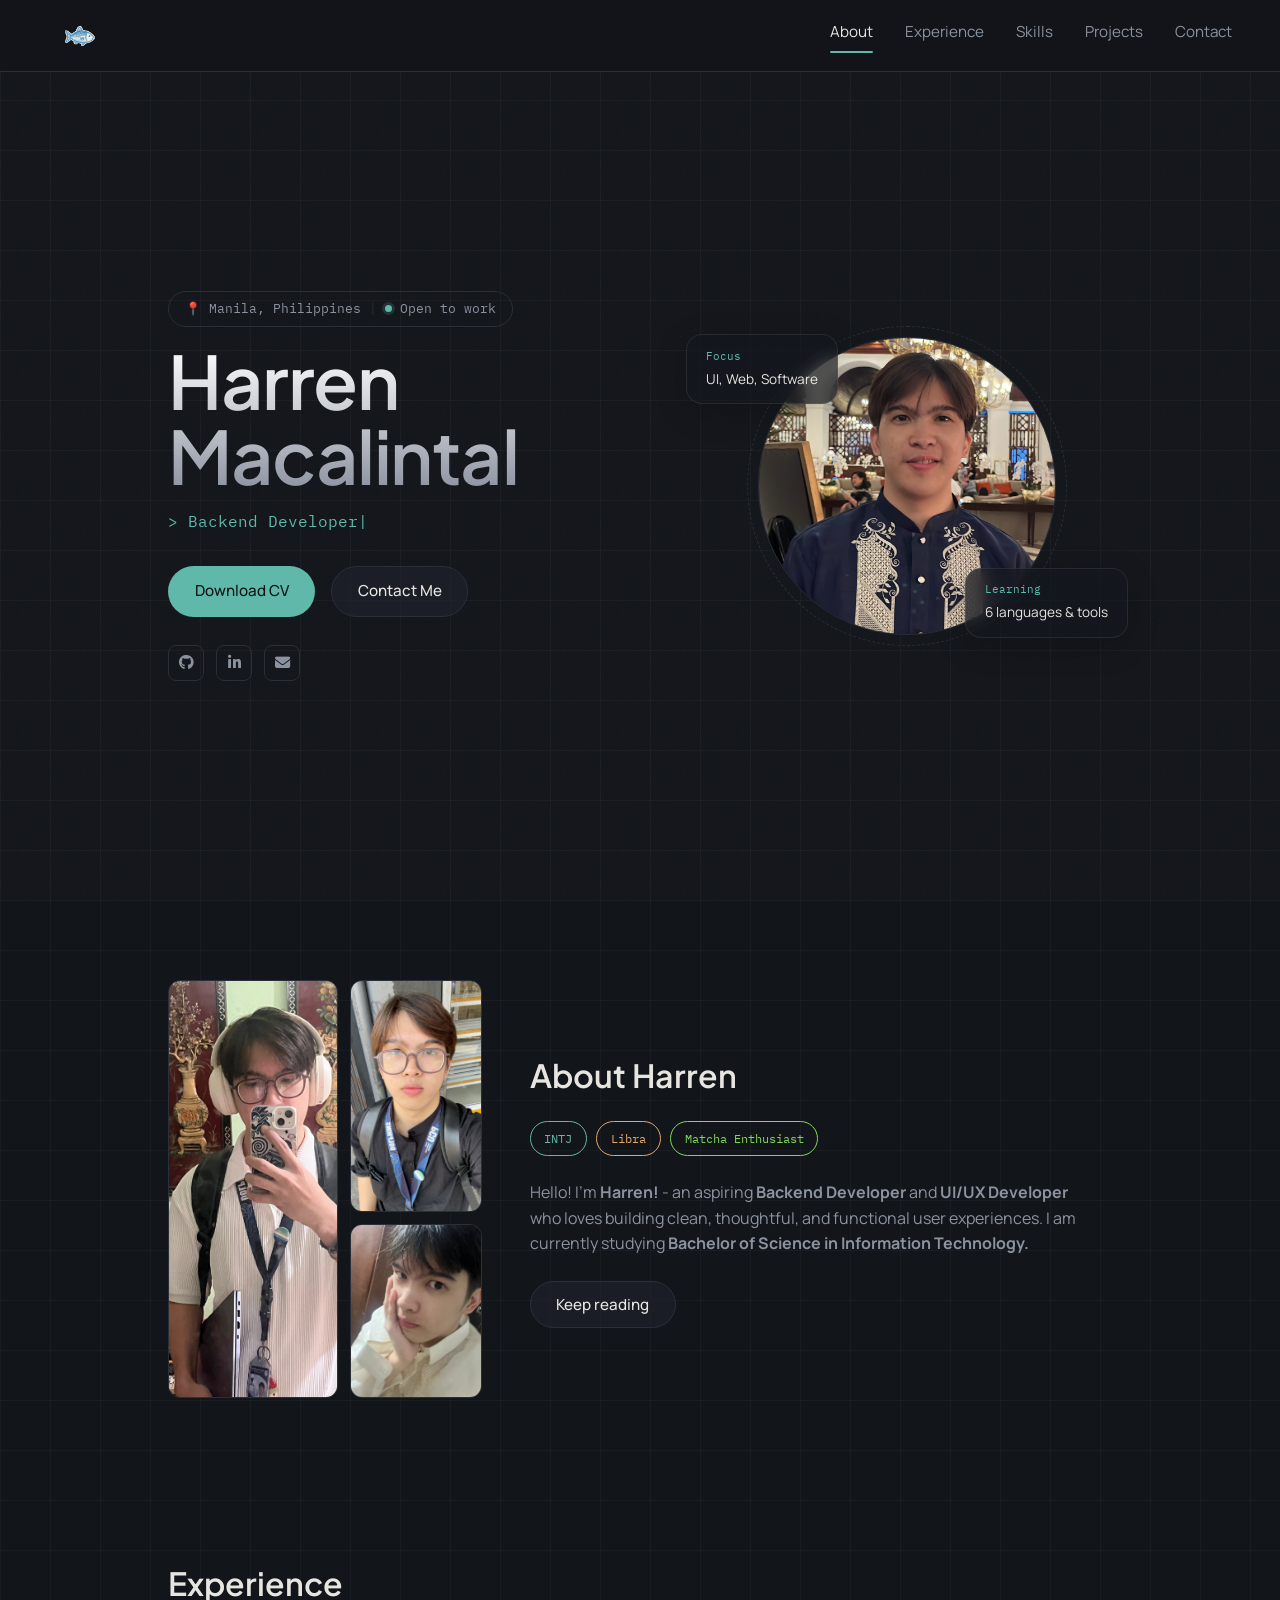
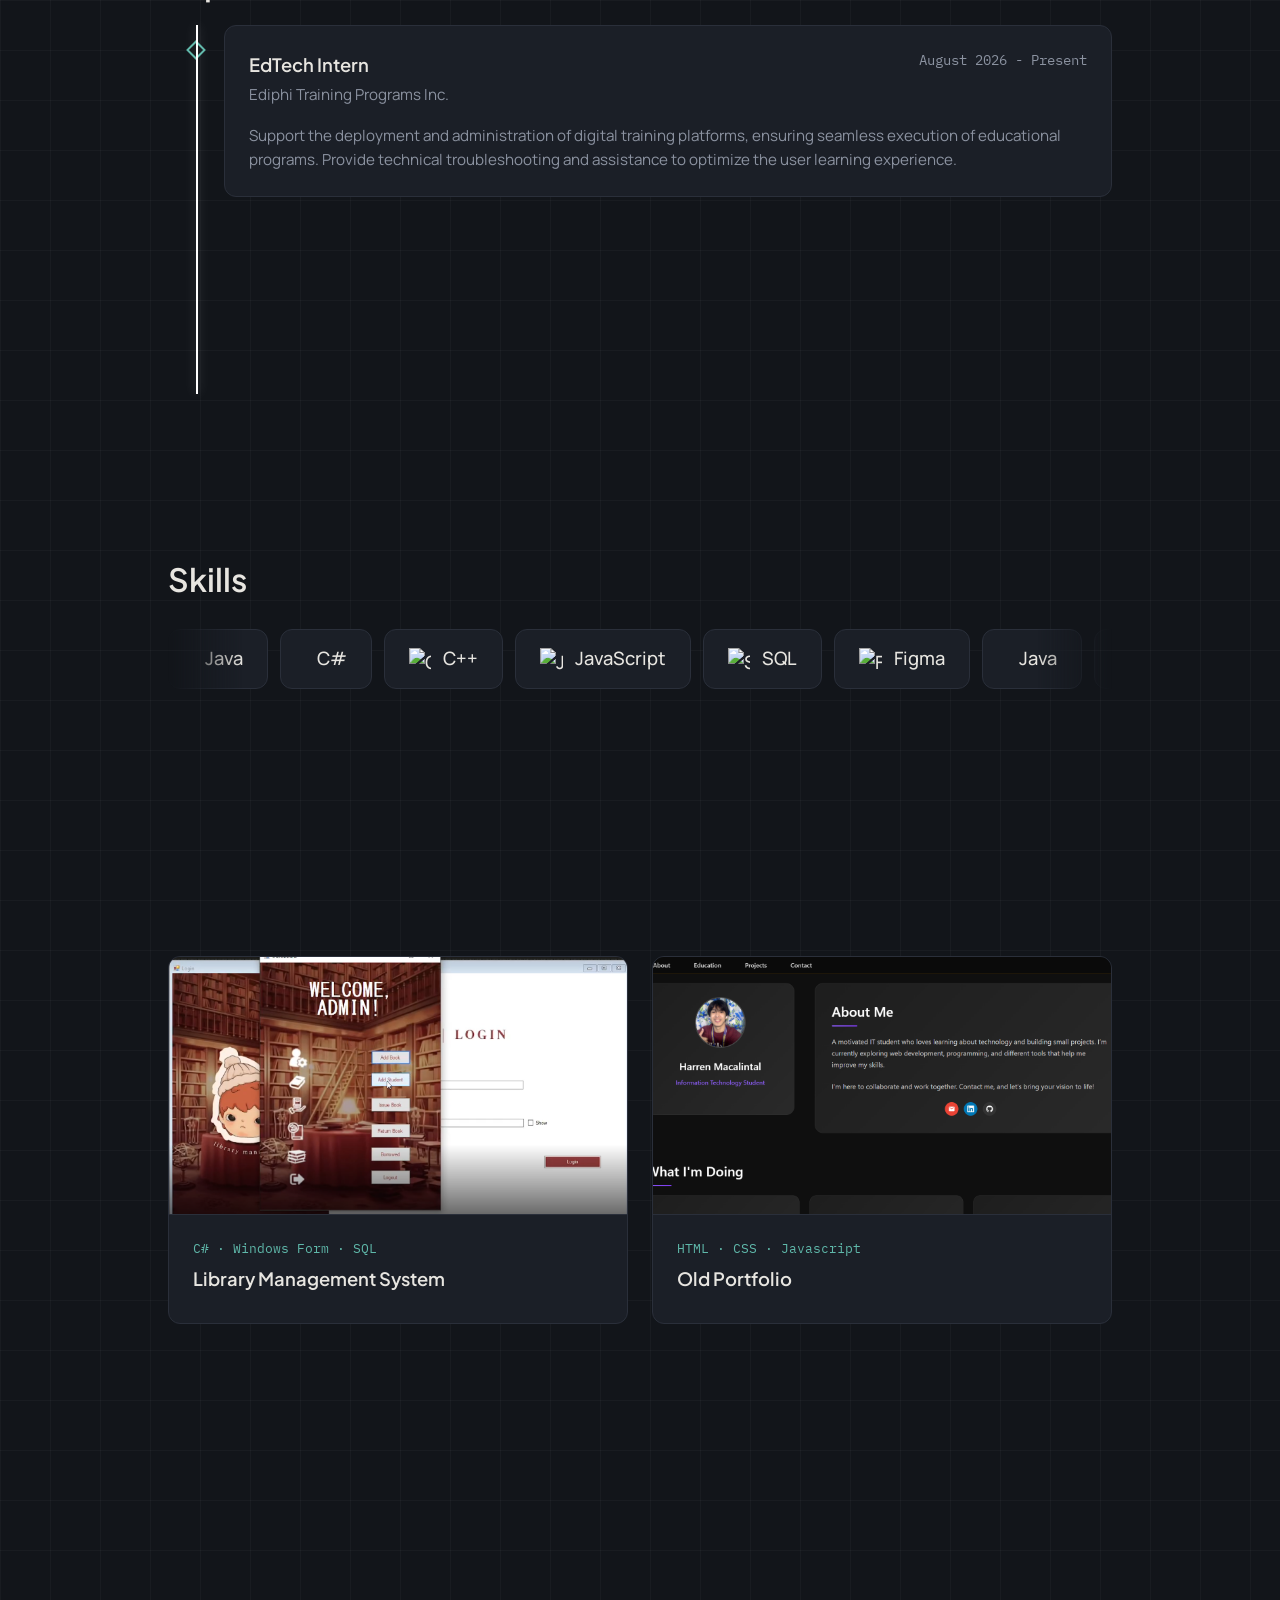
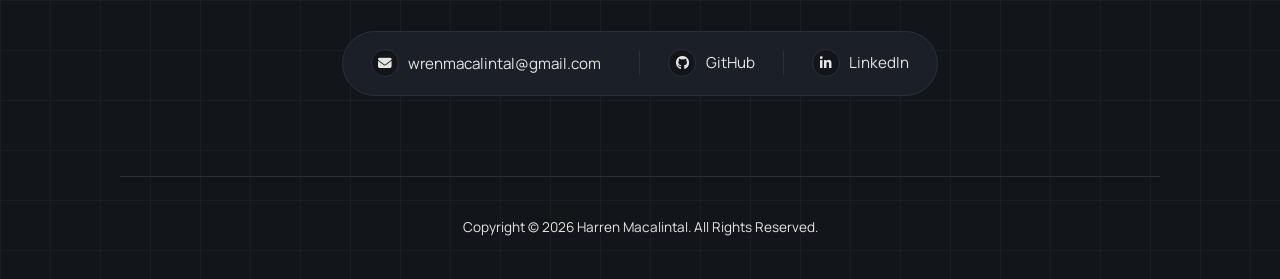
==== commit 9cda7f16: "Fix image paths in wrens.html" ====
--- a/wrens.html
+++ b/wrens.html
@@ -59,7 +59,7 @@
         <span class="badge-value">UI, Web, Software</span>
       </div>
       <div class="portrait-frame">
-        <img src="wrens.jpg" alt="Harren Macalintal" class="portrait-photo">
+        <img src="assets/images/wrens.jpg" alt="Harren Macalintal" class="portrait-photo">
       </div>
       <div class="badge badge-impact">
         <span class="badge-label">Learning</span>
@@ -70,7 +70,7 @@
 
   <section class="about" id="about">
     <div class="about-gallery">
-      <img src="assests/images/about-me-1.png" alt="Harren" class="about-photo about-photo-main">
+      <img src="assets/images/about-me-1.png" alt="Harren" class="about-photo about-photo-main">
       <img src="assets/images/about-me-2.jpg" alt="Harren" class="about-photo about-photo-top">
       <img src="assets/images/about-me-3.png" alt="Harren" class="about-photo about-photo-bottom">
     </div>
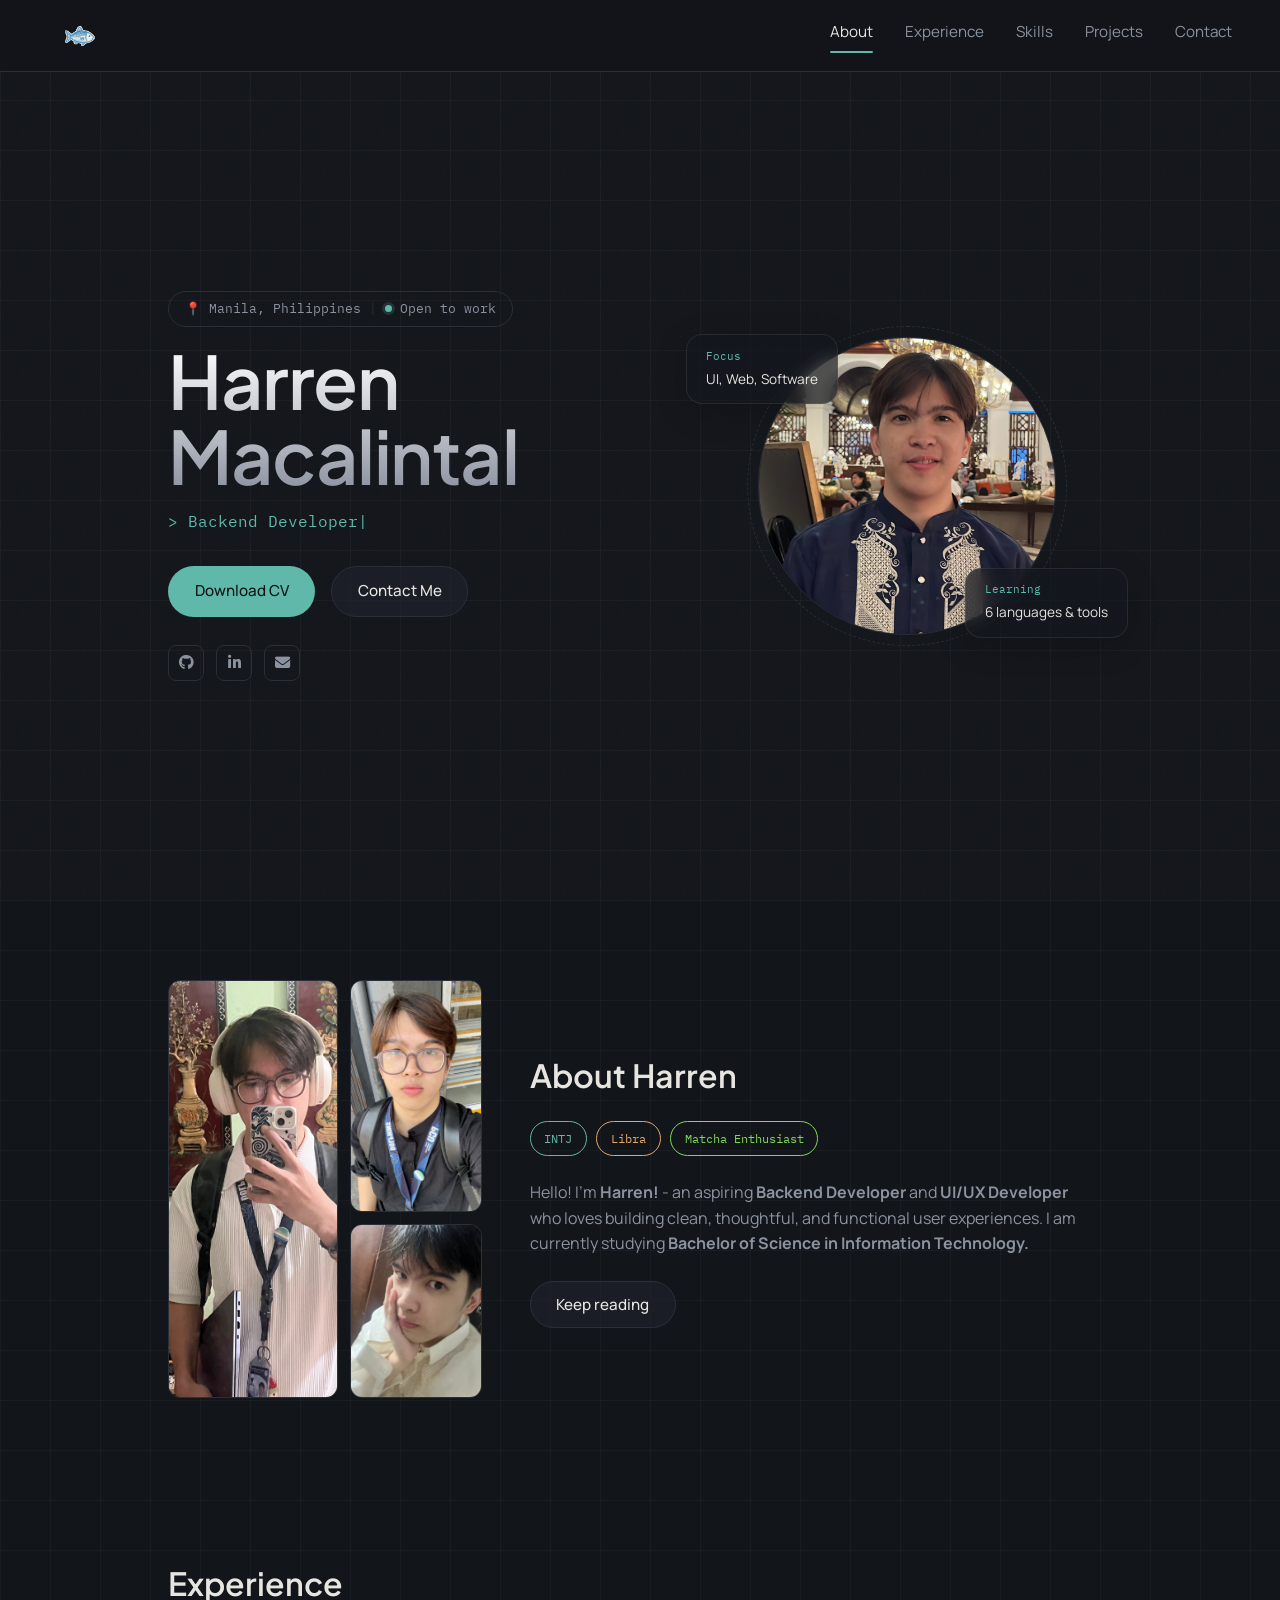
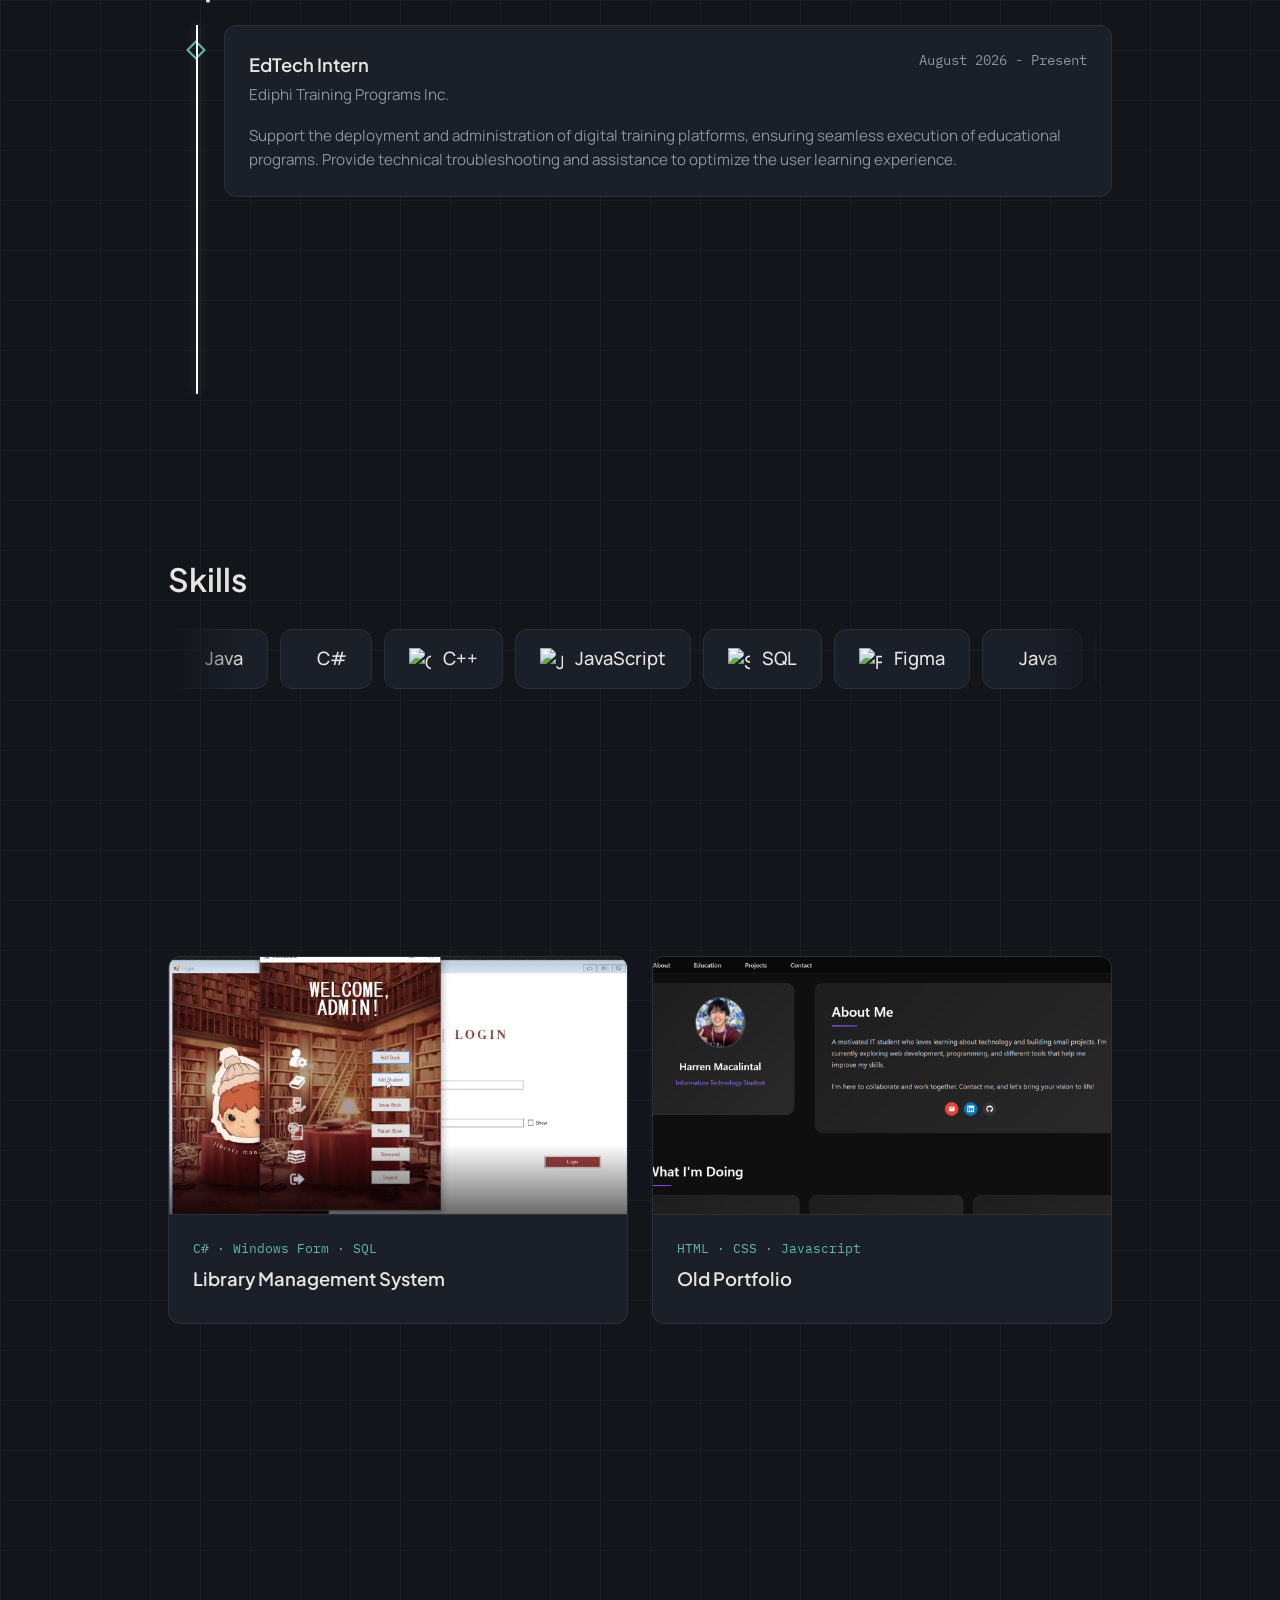
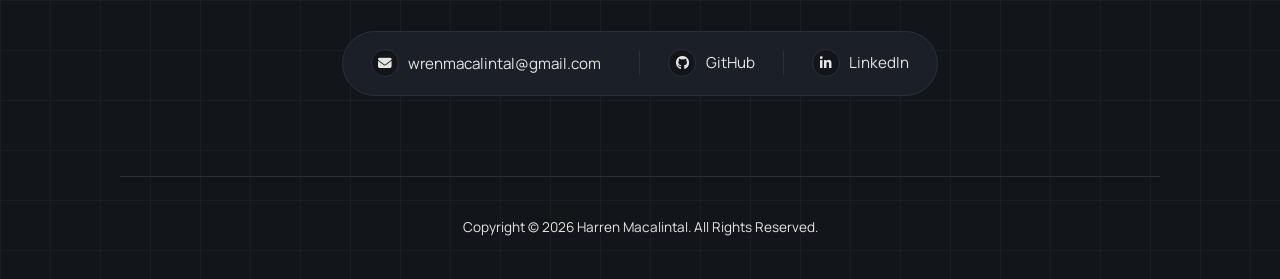
==== commit 6a9c0aa3: "Add favicon link to wrens.html" ====
--- a/wrens.html
+++ b/wrens.html
@@ -3,6 +3,7 @@
 <head>
 <meta charset="UTF-8">
 <meta name="viewport" content="width=device-width, initial-scale=1.0">
+<link rel="icon" type="image/png" href="assets/images/logo.png">
 <title>Harren Macalintal | Portfolio</title>
 <meta name="description" content="Portfolio of Harren Macalintal, an aspiring developer in Manila, Philippines, building interfaces on a foundation of Java, C#, C++, JavaScript, SQL, and Figma.">
 <link rel="preconnect" href="https://fonts.googleapis.com">
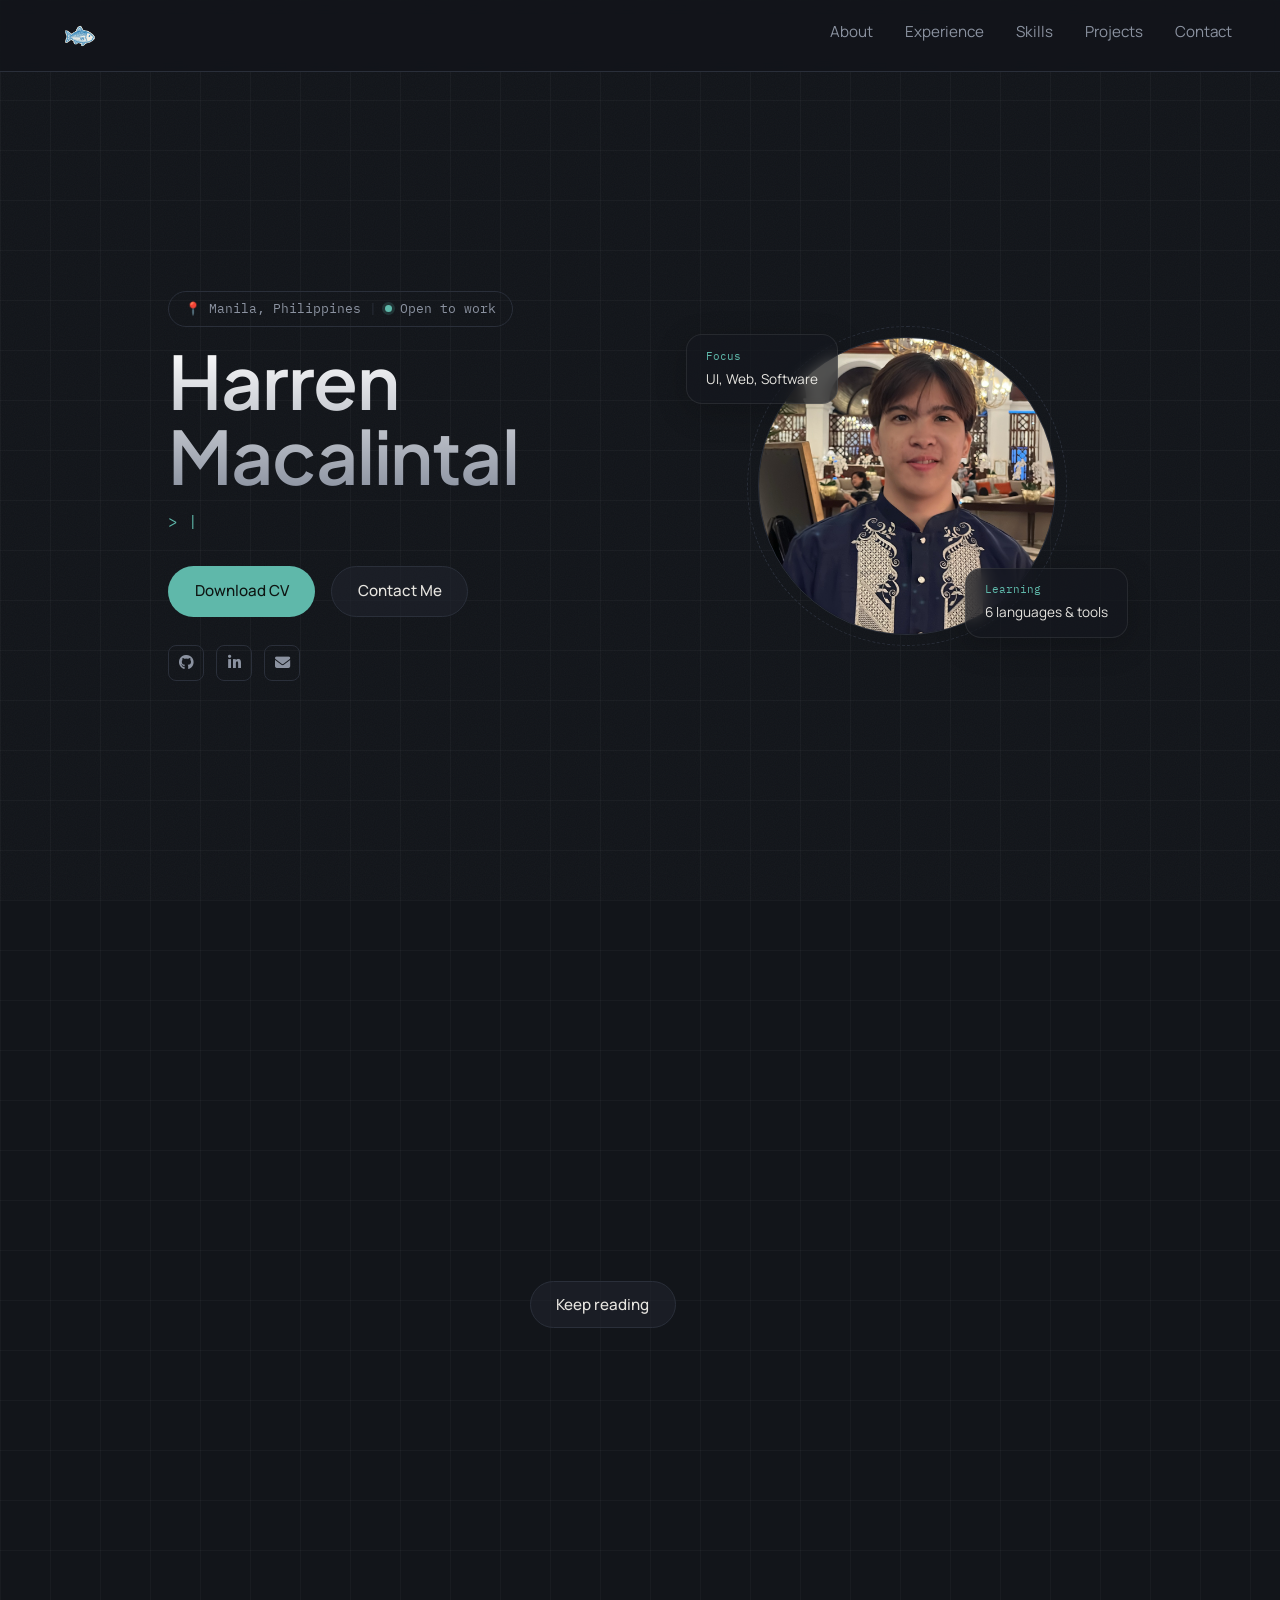
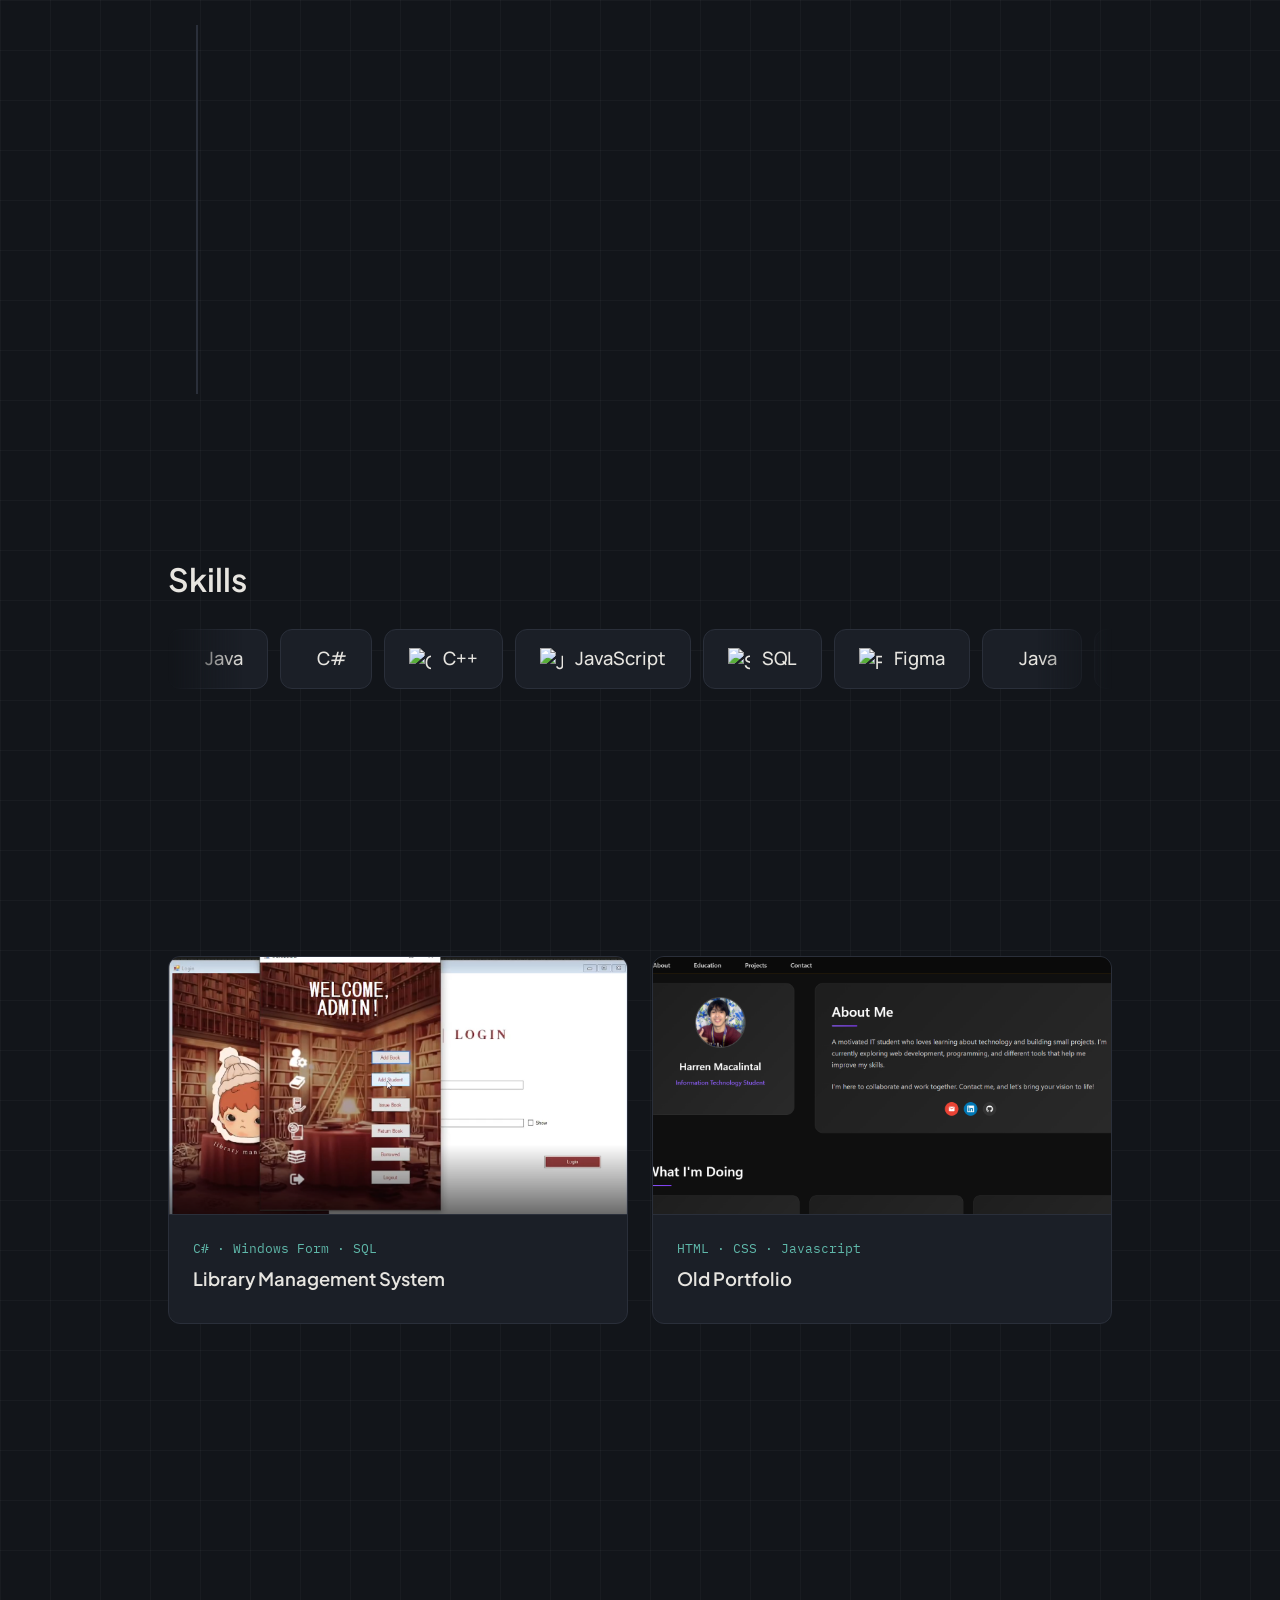
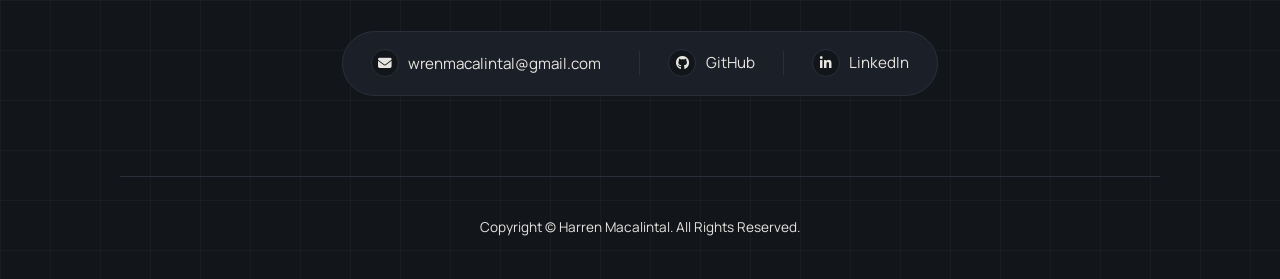
==== commit 40ff7625: "Add files via upload" ====
--- a/wrens.html
+++ b/wrens.html
@@ -3,7 +3,6 @@
 <head>
 <meta charset="UTF-8">
 <meta name="viewport" content="width=device-width, initial-scale=1.0">
-<link rel="icon" type="image/png" href="assets/images/logo.png">
 <title>Harren Macalintal | Portfolio</title>
 <meta name="description" content="Portfolio of Harren Macalintal, an aspiring developer in Manila, Philippines, building interfaces on a foundation of Java, C#, C++, JavaScript, SQL, and Figma.">
 <link rel="preconnect" href="https://fonts.googleapis.com">
@@ -239,4 +238,4 @@
 
 <script src="js/script.js"></script>
 </body>
-</html>
+</html>
--- a/css/styles.css
+++ b/css/styles.css
@@ -79,6 +79,7 @@
   max-width: var(--max-width);
   margin: 0 auto;
   padding: 5rem var(--edge);
+  scroll-margin-top: calc(var(--header-h) + 1rem);
 }
 
 
@@ -723,7 +724,7 @@
 
 .project-grid {
   display: grid;
-  grid-template-columns: repeat(auto-fill, minmax(300px, 1fr));
+  grid-template-columns: repeat(auto-fill, minmax(min(300px, 100%), 1fr));
   gap: 1.5rem;
 }
 
@@ -939,11 +940,12 @@
   .hero {
     grid-template-columns: 1fr;
     min-height: auto;
-    padding-top: 2.5rem;
-    padding-bottom: 2.5rem;
-  }
-
-  .hero-portrait { margin-top: 1rem; }
+    padding-top: 2rem;
+    padding-bottom: 2rem;
+    gap: 1.5rem;
+  }
+
+  .hero-portrait { margin-top: 0.5rem; }
 
   .badge-focus { left: 0; }
   .badge-impact { right: 0; }
@@ -958,6 +960,43 @@
     margin: 0 auto;
   }
 }
+
+@media (max-width: 1024px) {
+  section {
+    padding: 4rem var(--edge);
+  }
+
+  .hero {
+    gap: 1.5rem;
+  }
+
+  .about {
+    gap: 2.5rem;
+  }
+}
+
+@media (max-width: 600px) {
+  section {
+    padding: 3rem var(--edge);
+  }
+
+  .contact-heading {
+    font-size: clamp(1.75rem, 8vw, 2.25rem);
+  }
+
+  .btn {
+    padding: 0.7rem 1.3rem;
+  }
+
+  .project-grid {
+    gap: 1.25rem;
+  }
+
+  .project-content {
+    padding: 1.25rem;
+  }
+}
+
 
 a:focus-visible,
 button:focus-visible {
@@ -1287,4 +1326,4 @@
 @keyframes pageLoad {
   from { opacity: 0; }
   to   { opacity: 1; }
-}
+}
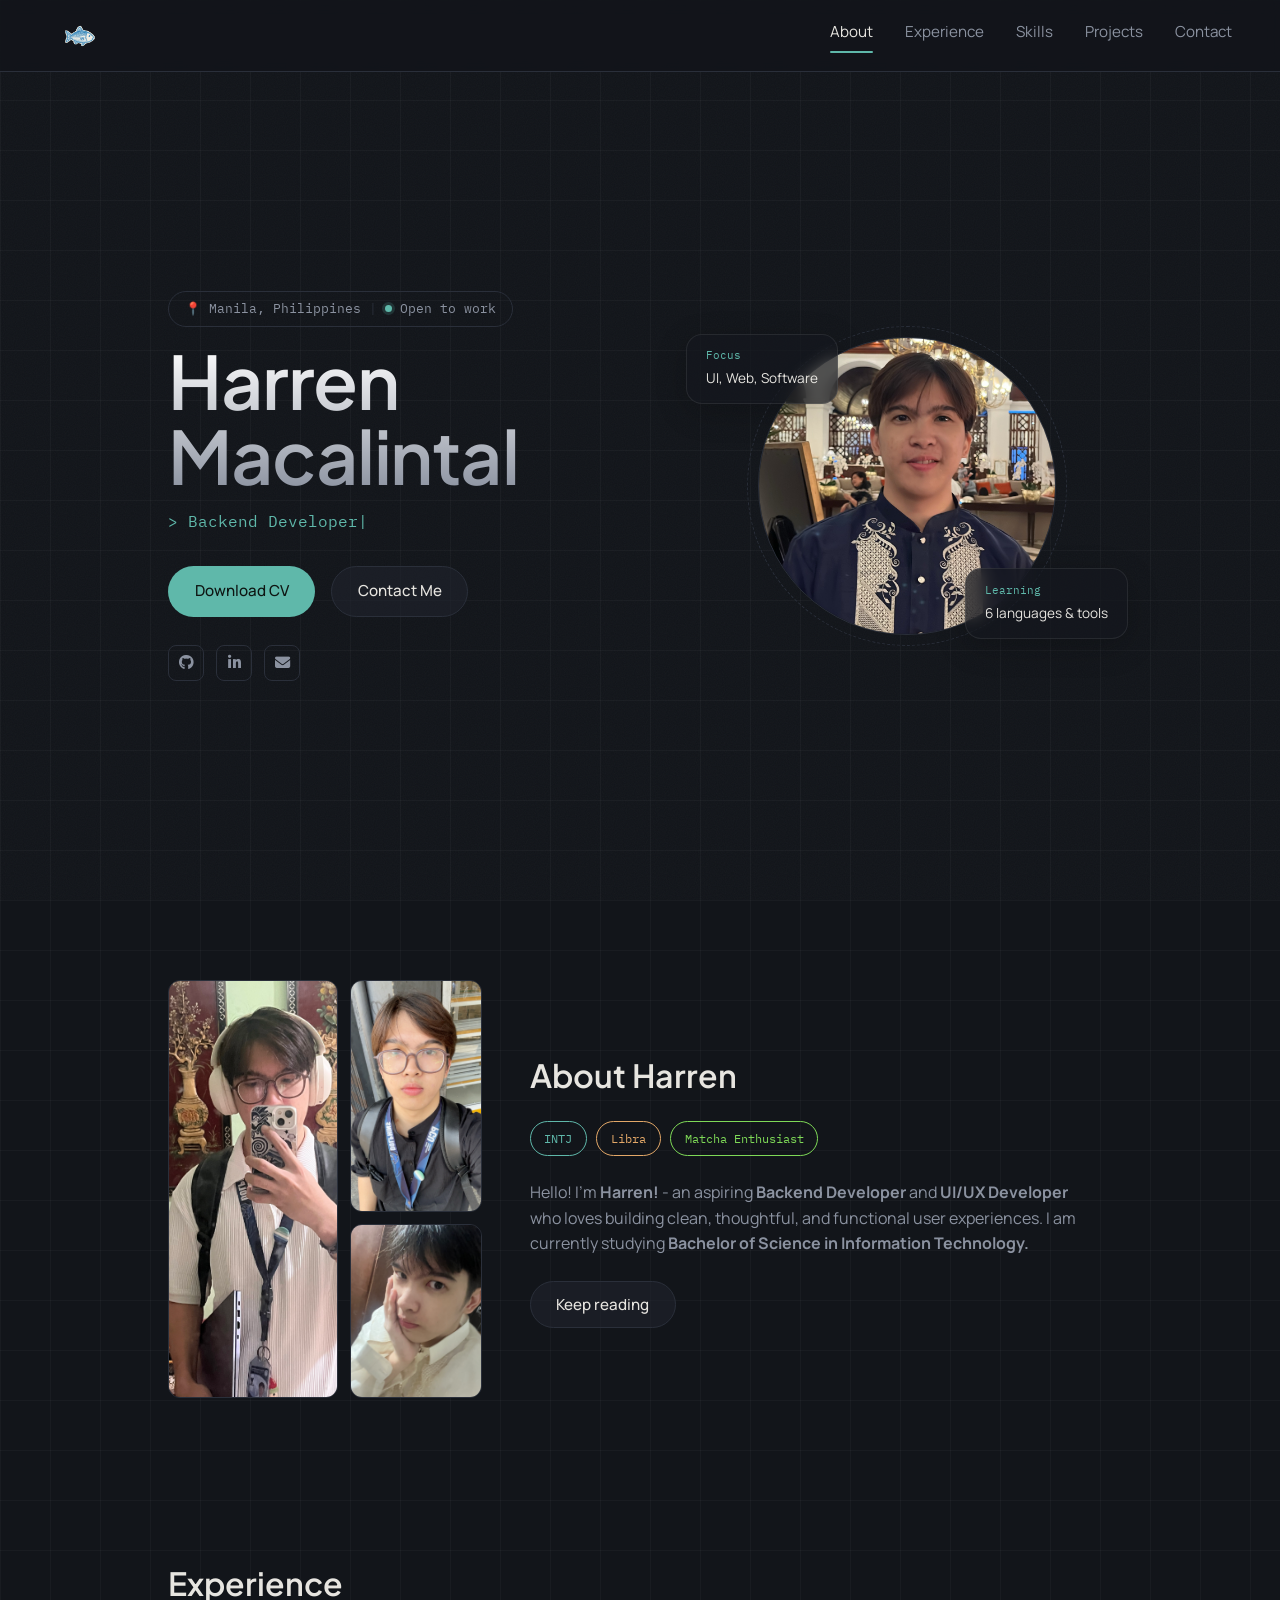
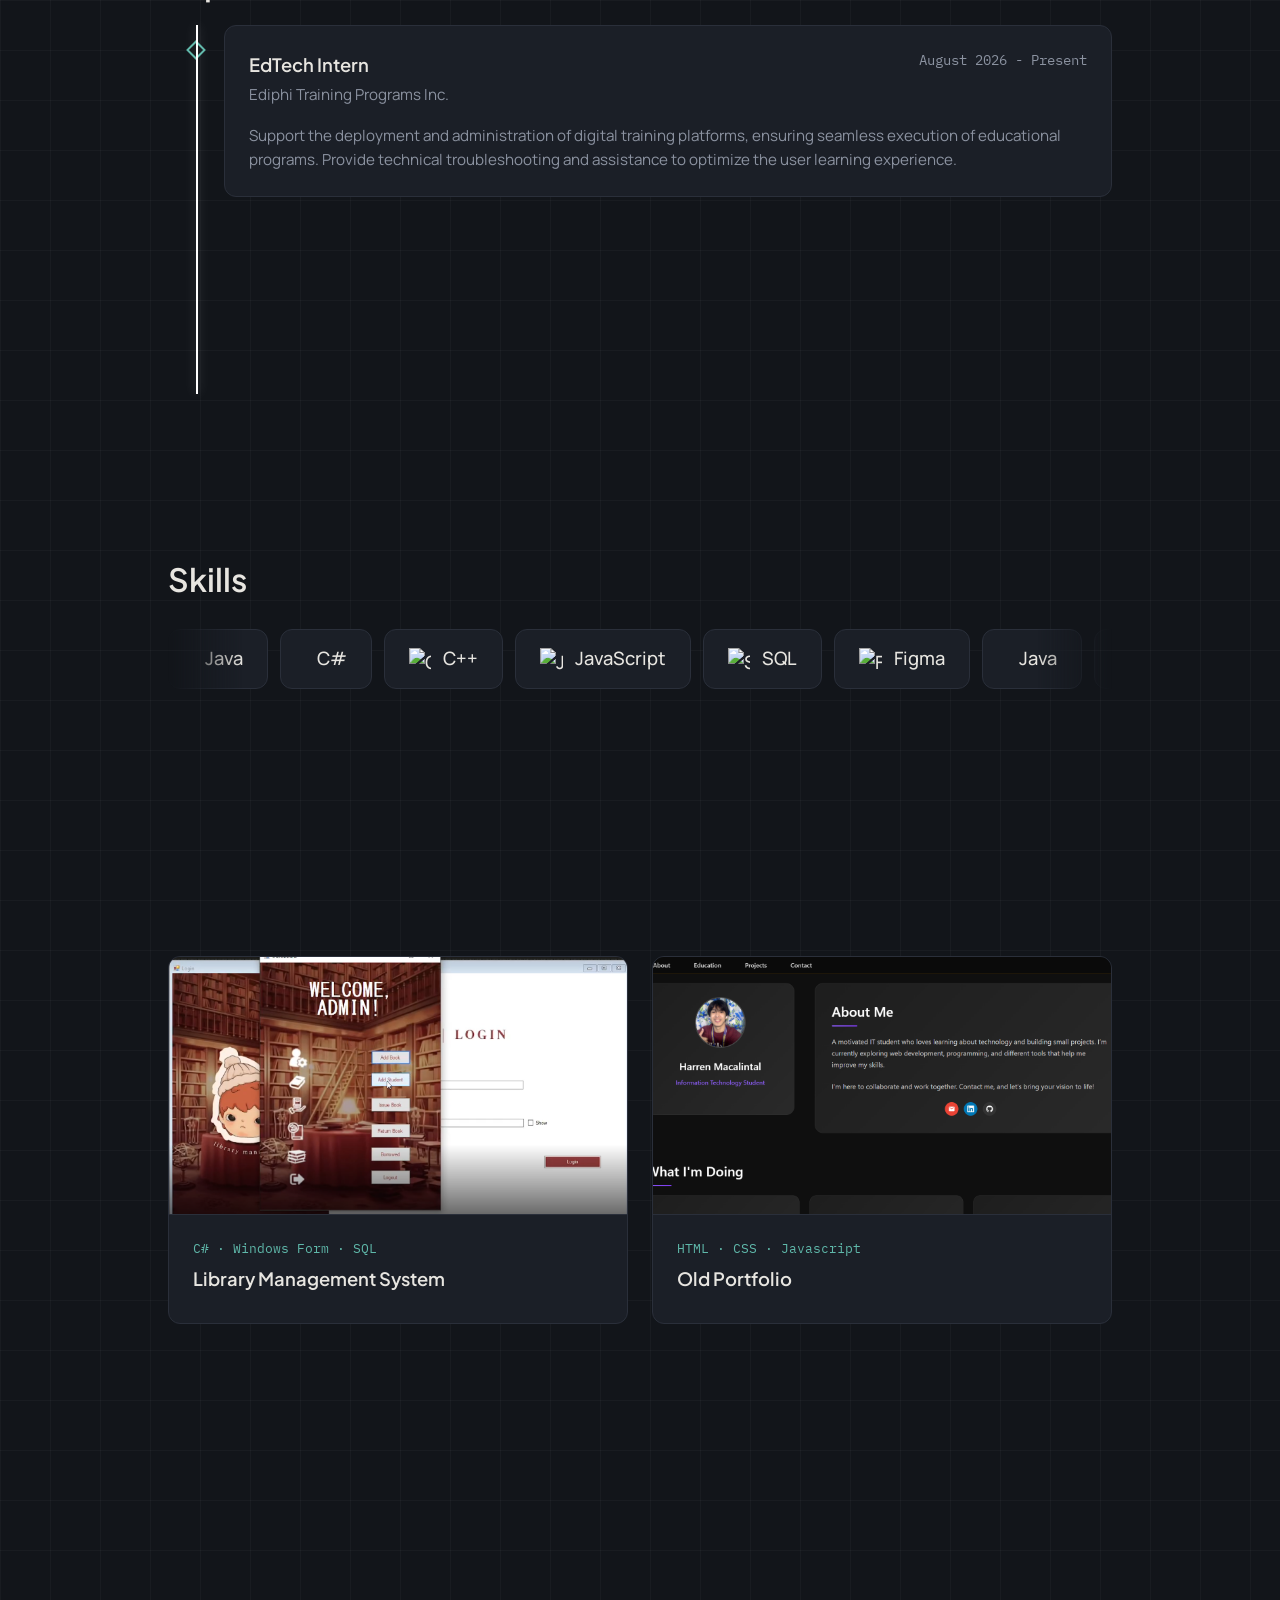
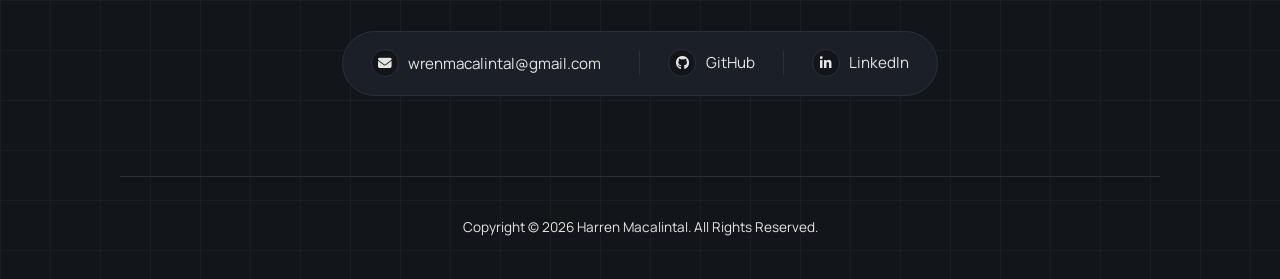
==== commit 5b98ed58: "Update wrens.html" ====
--- a/wrens.html
+++ b/wrens.html
@@ -238,4 +238,4 @@
 
 <script src="js/script.js"></script>
 </body>
-</html>+</html>
--- a/css/styles.css
+++ b/css/styles.css
@@ -1,4 +1,3 @@
-
 :root {
   --bg: #12151a;
   --surface: #1b1f27;
@@ -1326,4 +1325,4 @@
 @keyframes pageLoad {
   from { opacity: 0; }
   to   { opacity: 1; }
-}+}
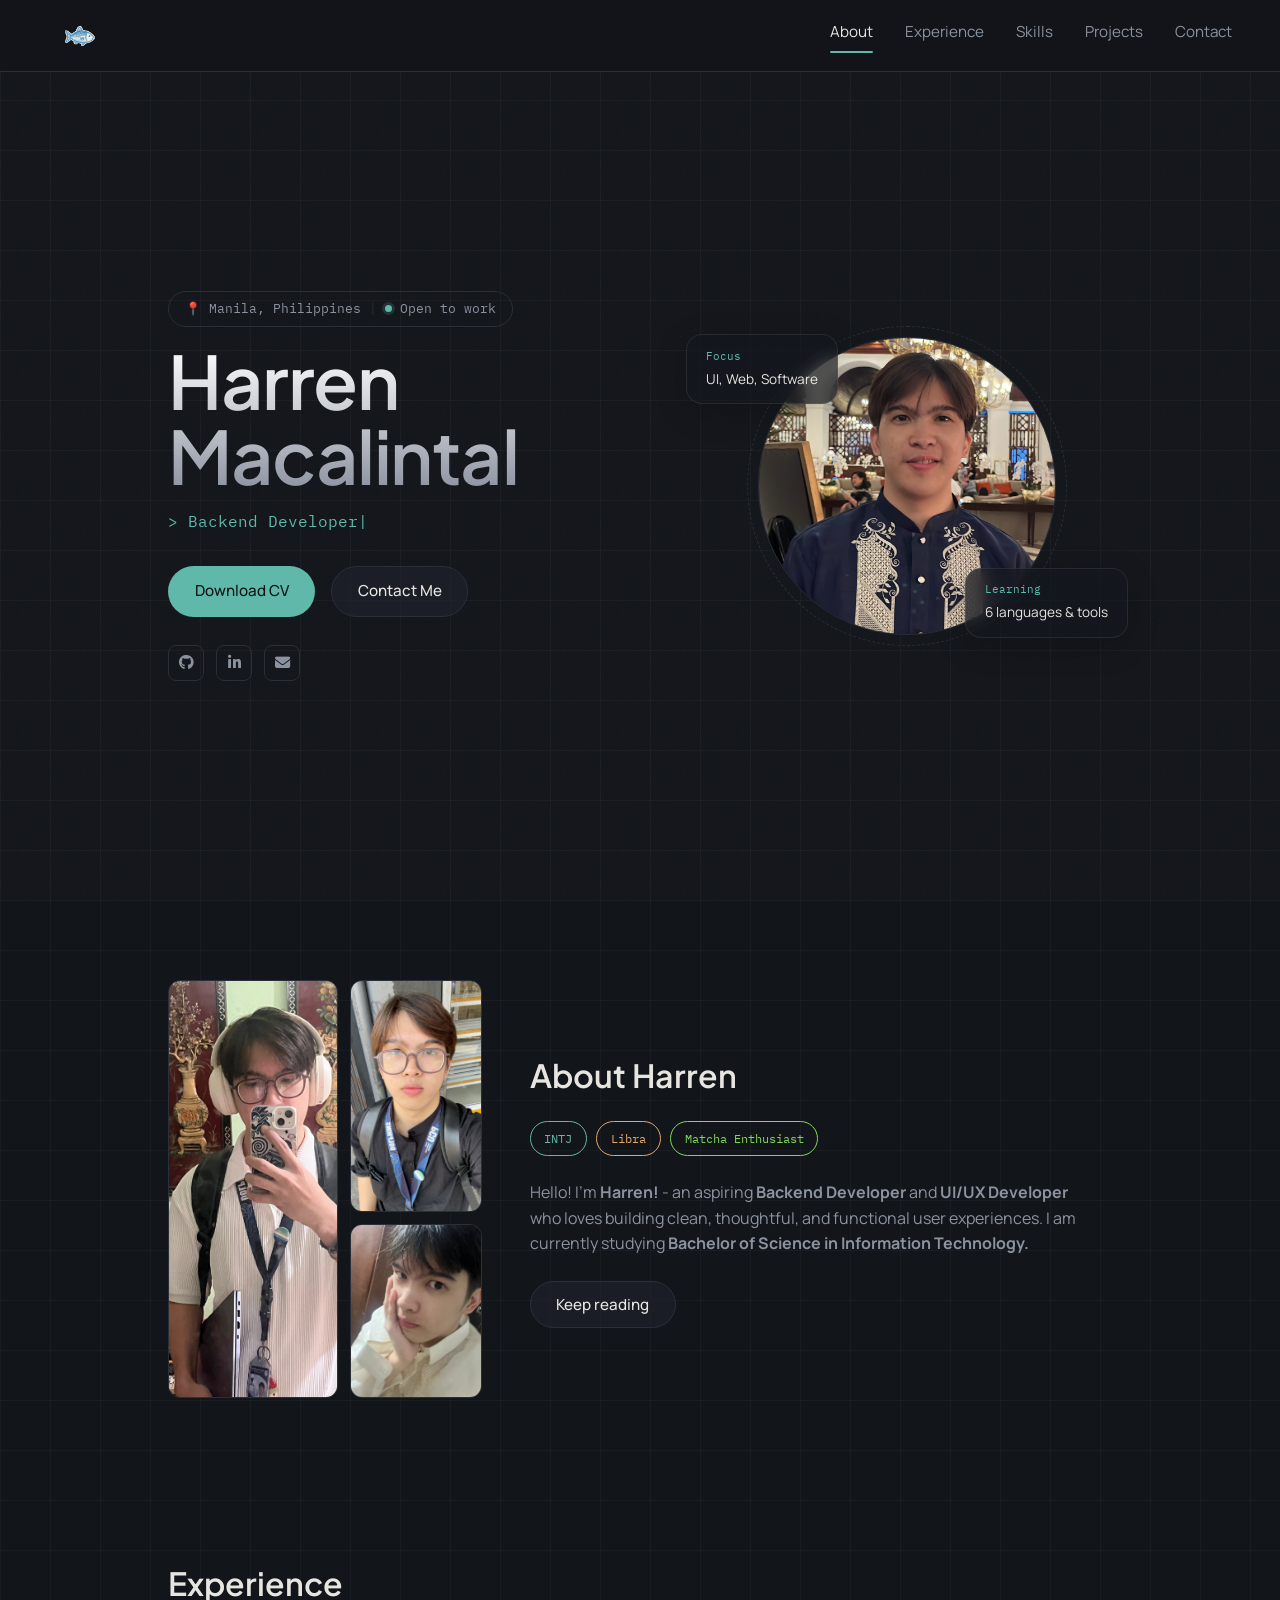
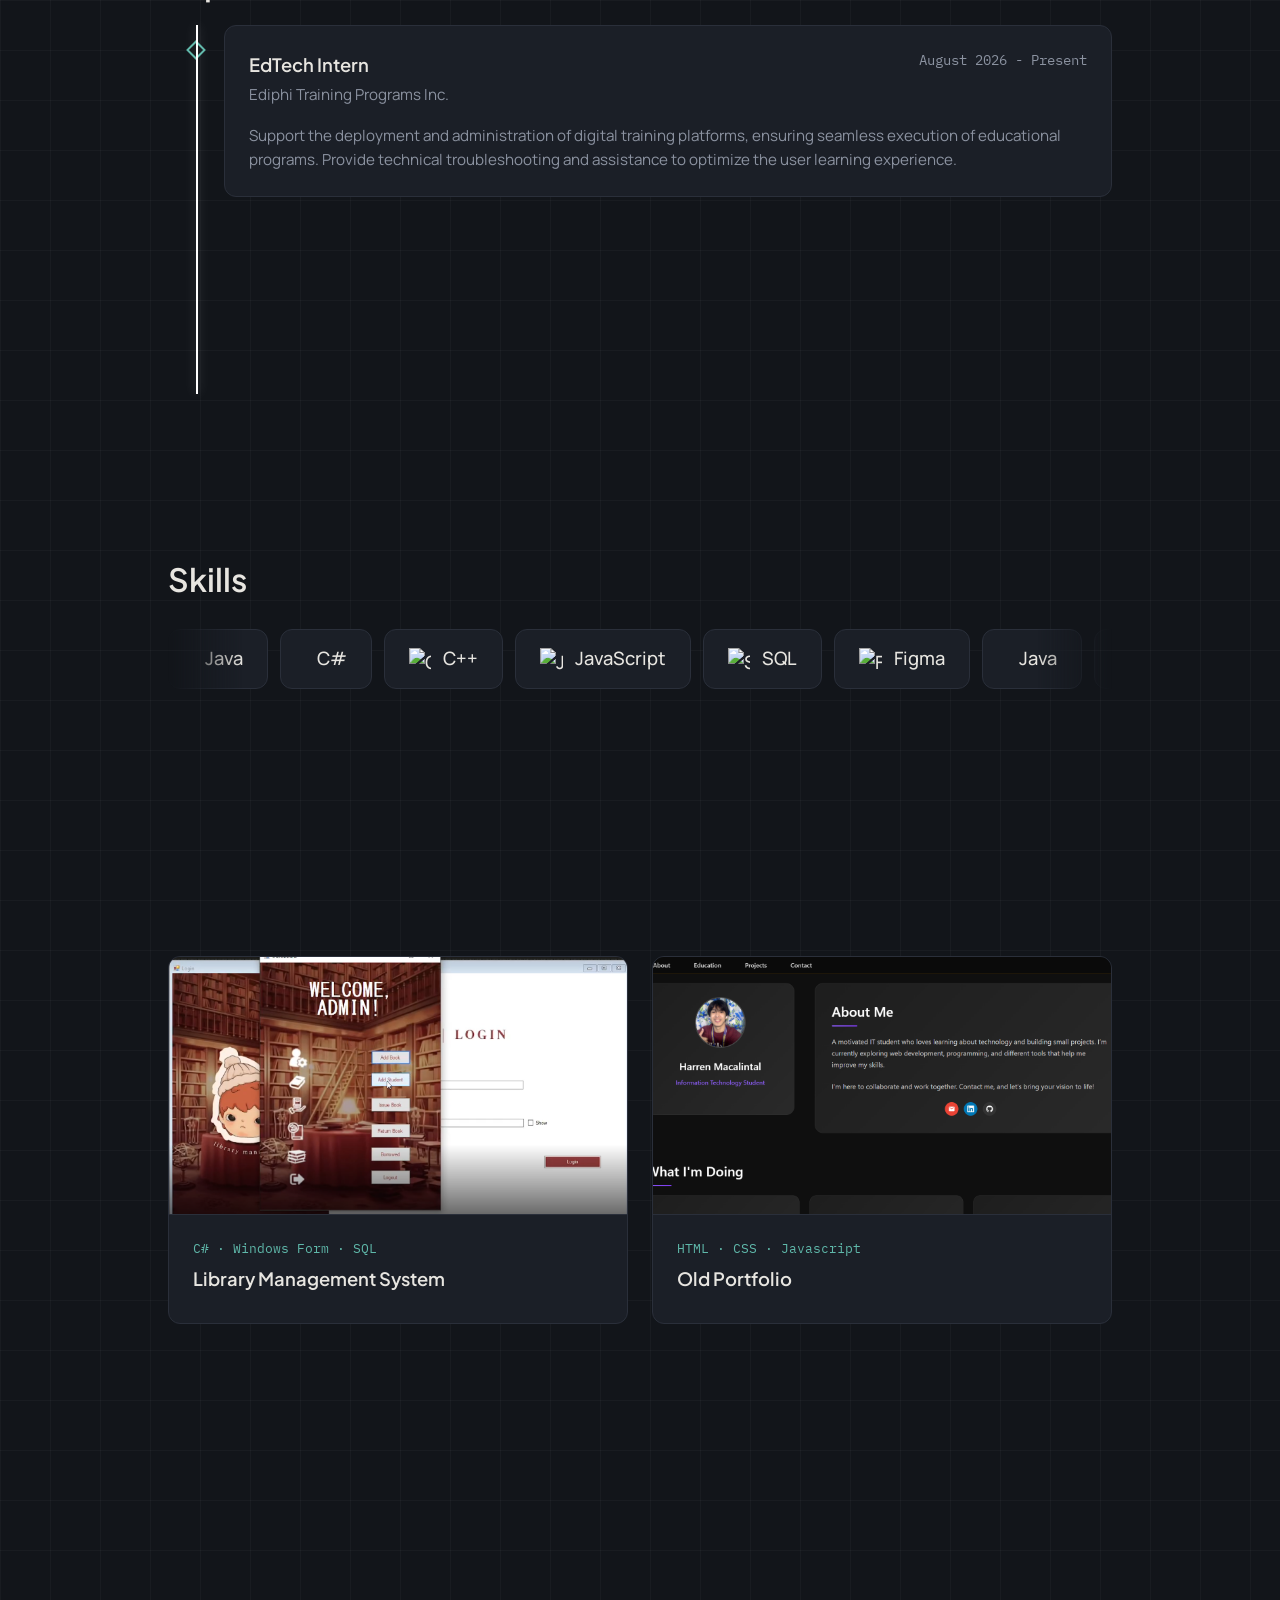
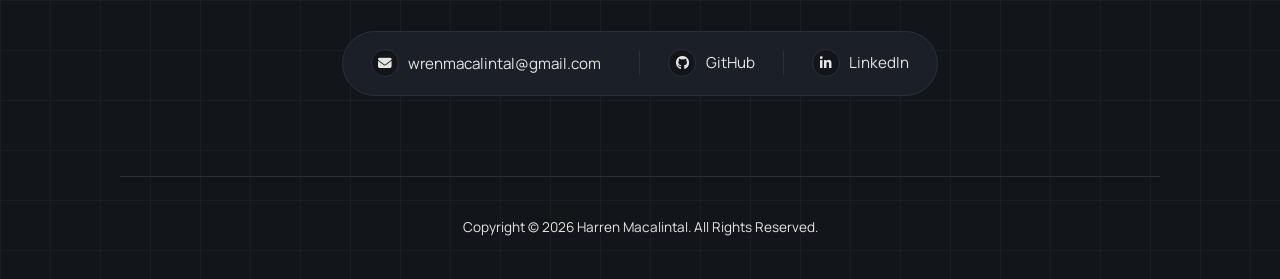
==== commit d453ec41: "Add favicon and update meta description in HTML" ====
--- a/wrens.html
+++ b/wrens.html
@@ -4,6 +4,7 @@
 <meta charset="UTF-8">
 <meta name="viewport" content="width=device-width, initial-scale=1.0">
 <title>Harren Macalintal | Portfolio</title>
+<link rel="icon" type="image/png" href="assets/images/logo.png">
 <meta name="description" content="Portfolio of Harren Macalintal, an aspiring developer in Manila, Philippines, building interfaces on a foundation of Java, C#, C++, JavaScript, SQL, and Figma.">
 <link rel="preconnect" href="https://fonts.googleapis.com">
 <link rel="preconnect" href="https://fonts.gstatic.com" crossorigin>
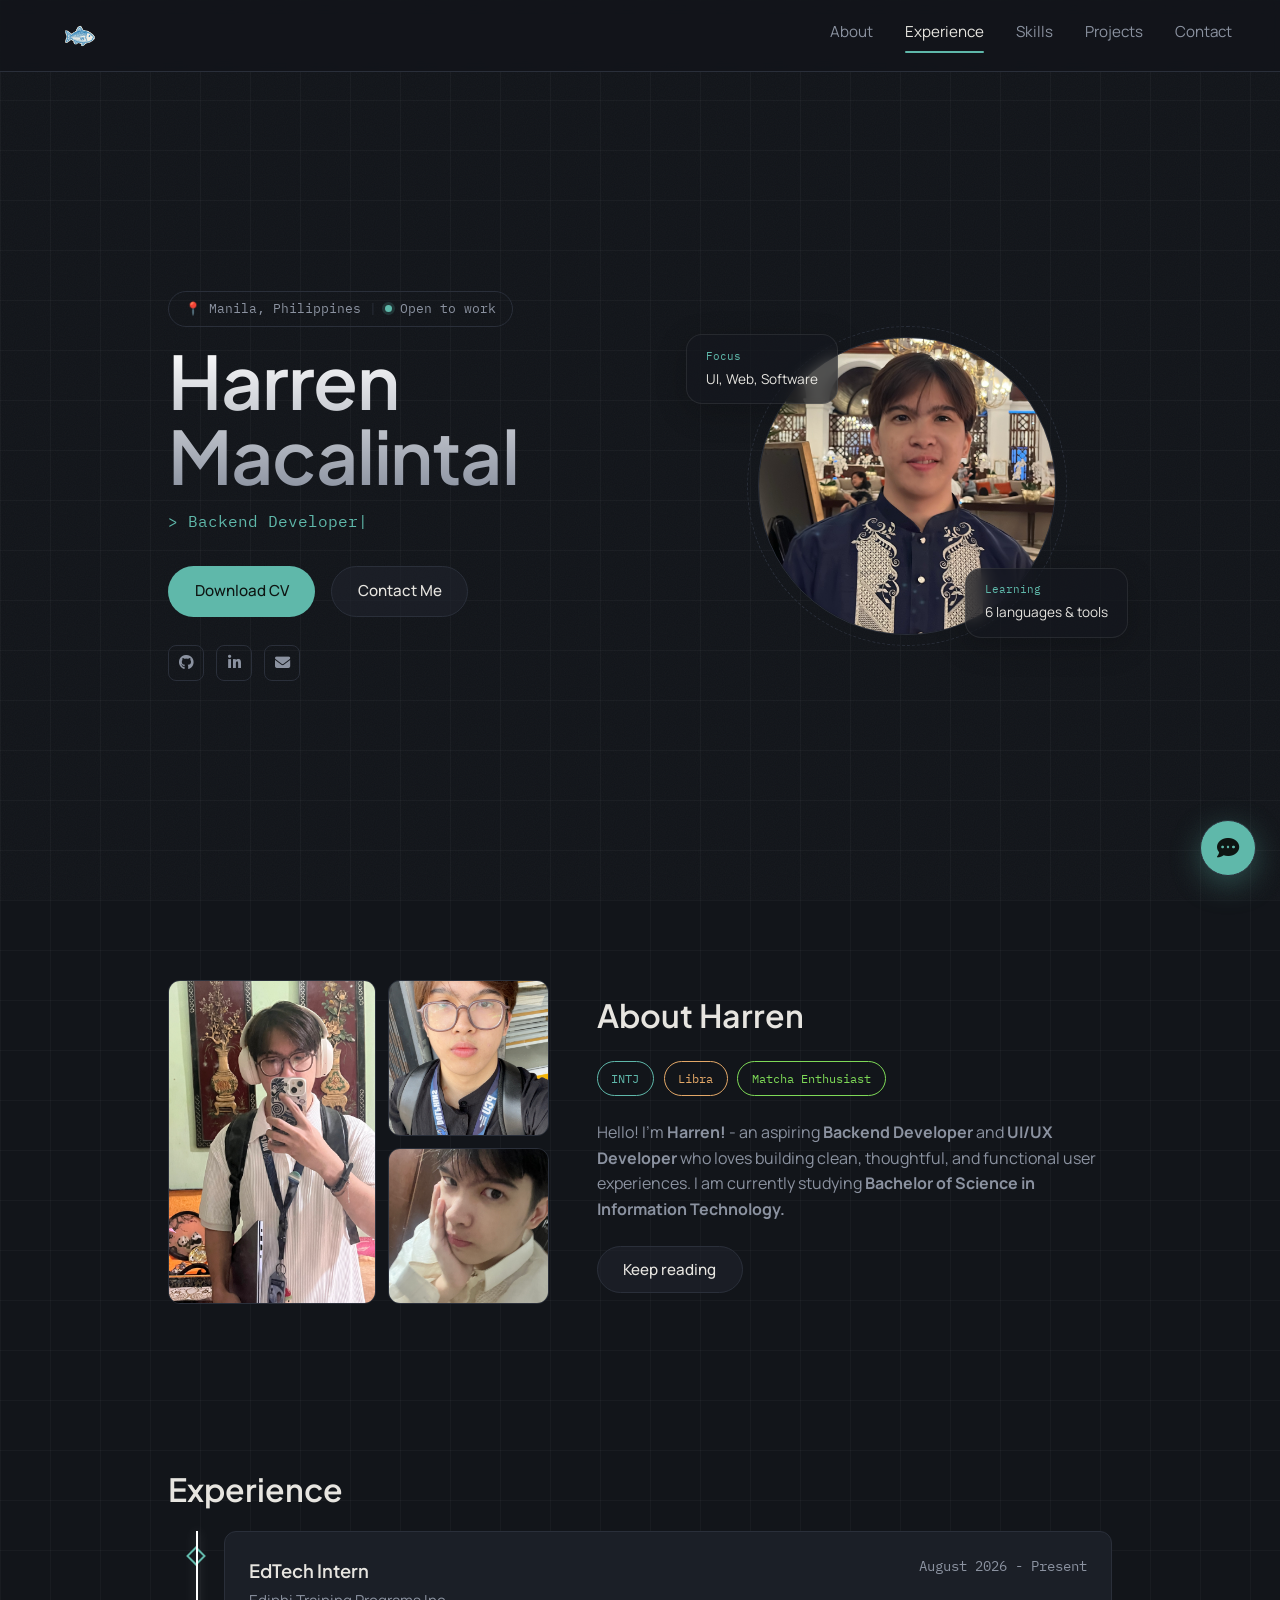
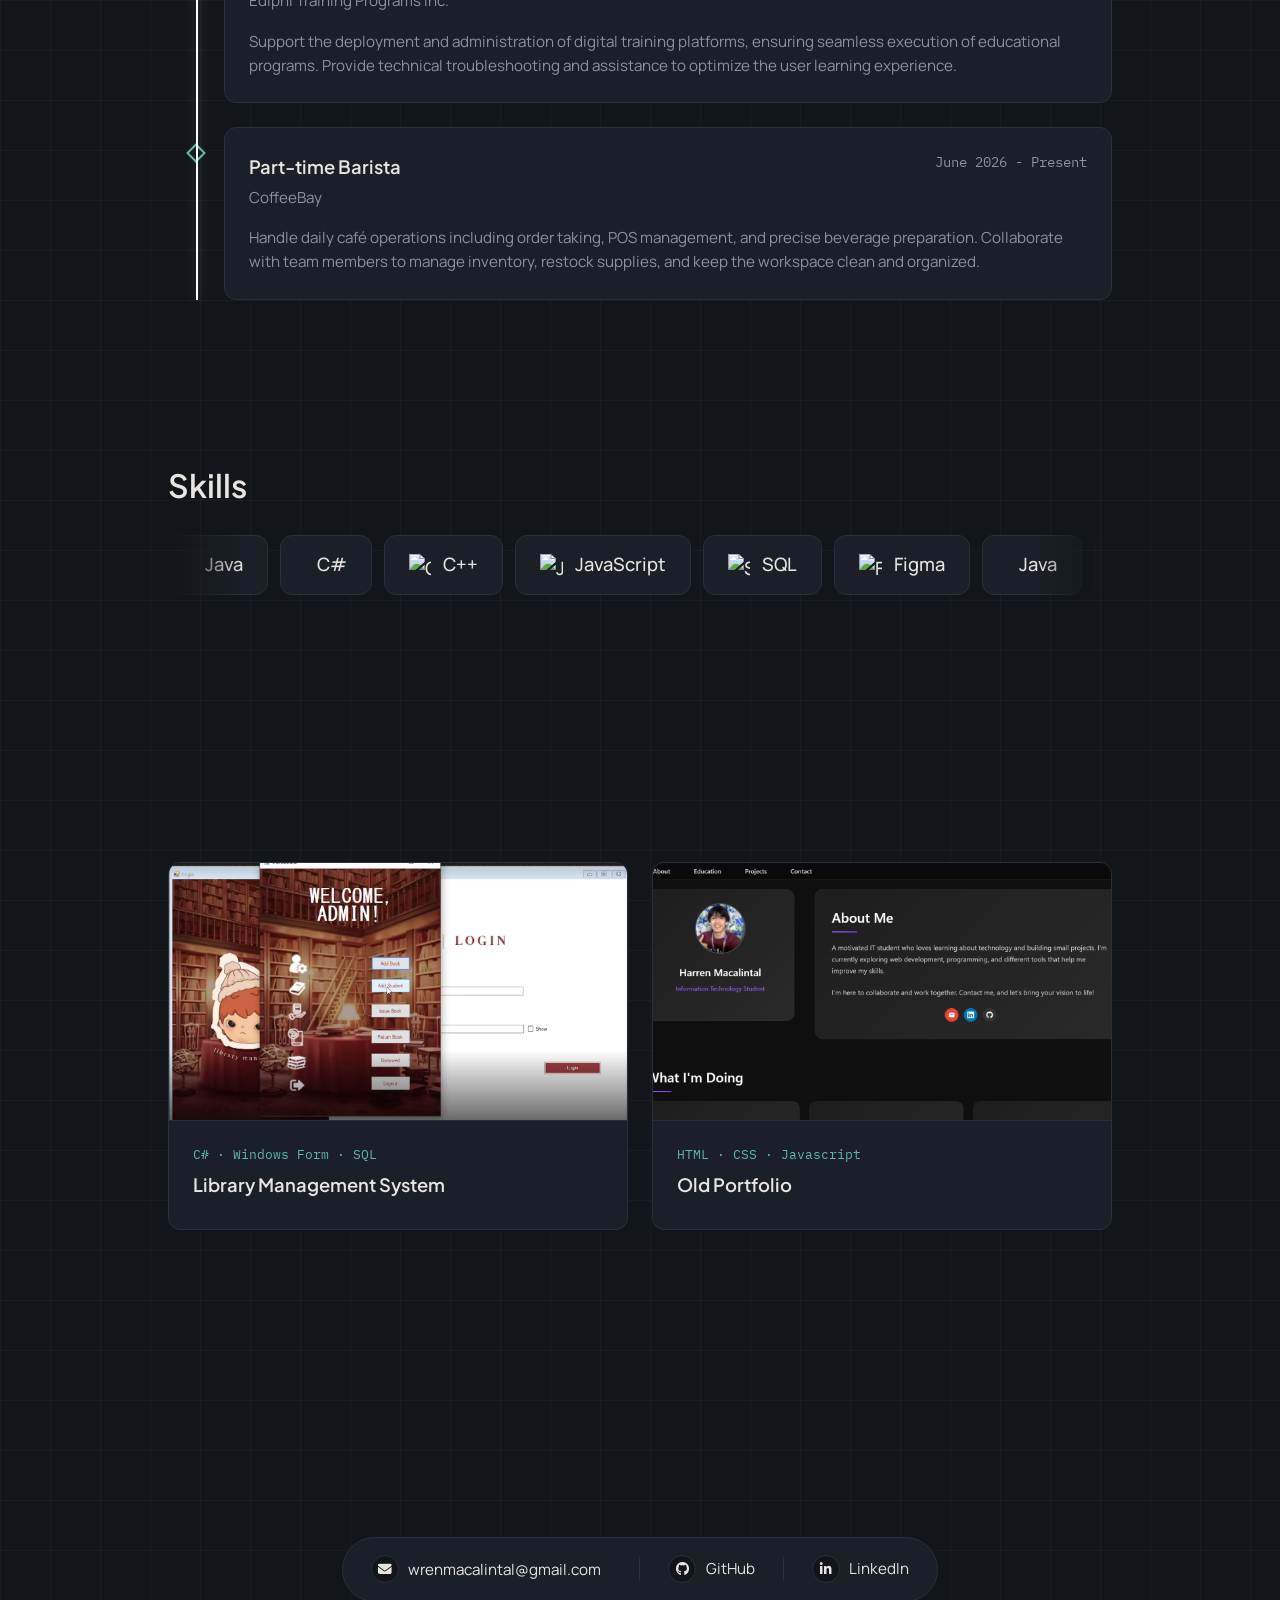
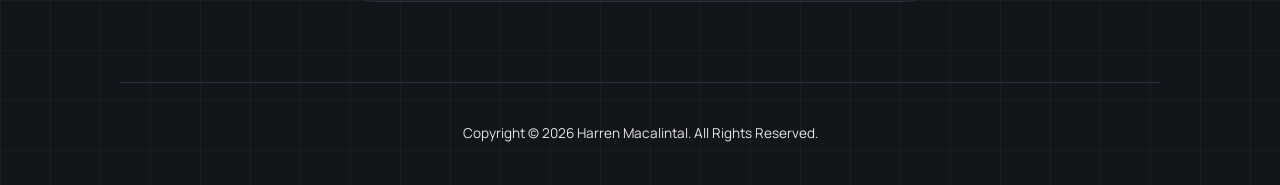
==== commit 59a06ac0: "Add chat widget and personal chatbot assistant" ====
--- a/wrens.html
+++ b/wrens.html
@@ -237,6 +237,40 @@
   <p class="footer-copyright">Copyright © <span id="year"></span> Harren Macalintal. All Rights Reserved.</p>
 </footer>
 
+<div class="chat-widget" id="chat-widget">
+  <button class="chat-toggle" id="chat-toggle" aria-label="Chat with Wren AI" aria-expanded="false">
+    <i class="fa-solid fa-comment-dots"></i>
+  </button>
+
+  <div class="chat-panel" id="chat-panel" hidden>
+    <div class="chat-header">
+      <div class="chat-header-info">
+        <span class="chat-avatar"><i class="fa-solid fa-robot"></i></span>
+        <div>
+          <span class="chat-title">Ask Nami</span>
+          <span class="chat-subtitle">Harren's personal chatbot</span>
+        </div>
+      </div>
+      <button class="chat-close" id="chat-close" aria-label="Close chat">
+        <i class="fa-solid fa-xmark"></i>
+      </button>
+    </div>
+
+    <div class="chat-messages" id="chat-messages">
+      <div class="chat-msg bot">
+        Hi! I'm Nami, Harren's personal chatbot assistant. Ask me anything about him — experience, skills, projects, and more!
+      </div>
+    </div>
+
+    <form class="chat-form" id="chat-form">
+      <input type="text" id="chat-input" placeholder="Type your question..." autocomplete="off" aria-label="Type your question">
+      <button type="submit" class="chat-send" aria-label="Send message">
+        <i class="fa-solid fa-paper-plane"></i>
+      </button>
+    </form>
+  </div>
+</div>
+
 <script src="js/script.js"></script>
 </body>
 </html>
--- a/css/styles.css
+++ b/css/styles.css
@@ -21,7 +21,7 @@
 
 * { box-sizing: border-box; }
 
-html { scroll-behavior: smooth; }
+html { scroll-behavior: smooth; overflow-x: hidden; }
 
 @media (prefers-reduced-motion: reduce) {
   html { scroll-behavior: auto; }
@@ -35,6 +35,7 @@
 
 body {
   margin: 0;
+  overflow-x: hidden;
   background-color: var(--bg);
   
   background-image: 
@@ -379,7 +380,7 @@
 
 .about {
   display: grid;
-  grid-template-columns: 0.7fr 1.3fr;
+  grid-template-columns: 0.85fr 1.15fr;
   gap: 3rem;
   align-items: center;
 }
@@ -390,12 +391,15 @@
   grid-template-rows: 1fr 1fr;
   gap: 0.75rem;
   aspect-ratio: 4 / 3.4;
-  max-width: 26rem;
+  overflow: hidden;
+  min-height: 0;
 }
 
 .about-photo {
   width: 100%;
   height: 100%;
+  min-width: 0;
+  min-height: 0;
   border-radius: 12px;
   border: 1px solid var(--border);
   background: linear-gradient(155deg, var(--surface-2), var(--surface));
@@ -1326,3 +1330,243 @@
   from { opacity: 0; }
   to   { opacity: 1; }
 }
+
+.chat-widget {
+  position: fixed;
+  bottom: 1.5rem;
+  right: 1.5rem;
+  z-index: 50;
+  display: flex;
+  flex-direction: column;
+  align-items: flex-end;
+  gap: 0.75rem;
+}
+
+.chat-toggle {
+  width: 3.5rem;
+  height: 3.5rem;
+  border-radius: 50%;
+  border: 1px solid var(--border);
+  background: var(--accent-teal);
+  color: #0e1512;
+  font-size: 1.4rem;
+  cursor: pointer;
+  display: flex;
+  align-items: center;
+  justify-content: center;
+  box-shadow: 0 8px 30px rgba(95, 184, 170, 0.35);
+  transition: transform 0.3s var(--ease-out), box-shadow 0.3s var(--ease);
+}
+
+.chat-toggle:hover {
+  transform: translateY(-3px) scale(1.04);
+  box-shadow: 0 12px 36px rgba(95, 184, 170, 0.45);
+}
+
+.chat-toggle[hidden] {
+  display: none;
+}
+
+.chat-panel {
+  width: min(22rem, calc(100vw - 3rem));
+  max-height: min(30rem, calc(100vh - 9rem));
+  display: flex;
+  flex-direction: column;
+  background: var(--surface);
+  border: 1px solid var(--border);
+  border-radius: 18px;
+  overflow: hidden;
+  box-shadow: 0 20px 60px rgba(0, 0, 0, 0.5);
+  animation: chatIn 0.3s var(--ease-out);
+}
+
+.chat-panel[hidden] {
+  display: none;
+}
+
+@keyframes chatIn {
+  from { opacity: 0; transform: translateY(12px) scale(0.97); }
+  to   { opacity: 1; transform: translateY(0) scale(1); }
+}
+
+.chat-header {
+  display: flex;
+  align-items: center;
+  justify-content: space-between;
+  padding: 0.9rem 1rem;
+  background: var(--surface-2);
+  border-bottom: 1px solid var(--border);
+}
+
+.chat-header-info {
+  display: flex;
+  align-items: center;
+  gap: 0.65rem;
+}
+
+.chat-avatar {
+  width: 2rem;
+  height: 2rem;
+  border-radius: 50%;
+  background: var(--accent-teal);
+  color: #0e1512;
+  display: flex;
+  align-items: center;
+  justify-content: center;
+  font-size: 0.95rem;
+  flex-shrink: 0;
+}
+
+.chat-title {
+  display: block;
+  font-family: var(--font-display);
+  font-weight: 600;
+  font-size: 0.95rem;
+  color: var(--text);
+  line-height: 1.2;
+}
+
+.chat-subtitle {
+  display: block;
+  font-size: 0.7rem;
+  color: var(--text-dim);
+}
+
+.chat-close {
+  background: none;
+  border: none;
+  color: var(--text-dim);
+  font-size: 1.1rem;
+  cursor: pointer;
+  padding: 0.35rem;
+  border-radius: 8px;
+  transition: color 0.25s var(--ease), background 0.25s var(--ease);
+}
+
+.chat-close:hover {
+  color: var(--text);
+  background: var(--border);
+}
+
+.chat-messages {
+  flex-grow: 1;
+  overflow-y: auto;
+  padding: 1rem;
+  display: flex;
+  flex-direction: column;
+  gap: 0.7rem;
+  scroll-behavior: smooth;
+}
+
+.chat-msg {
+  max-width: 85%;
+  padding: 0.6rem 0.9rem;
+  border-radius: 14px;
+  font-size: 0.88rem;
+  line-height: 1.5;
+  white-space: pre-wrap;
+  word-wrap: break-word;
+}
+
+.chat-msg.bot {
+  align-self: flex-start;
+  background: var(--surface-2);
+  border: 1px solid var(--border);
+  color: var(--text);
+  border-bottom-left-radius: 4px;
+}
+
+.chat-msg.user {
+  align-self: flex-end;
+  background: var(--accent-teal);
+  color: #0e1512;
+  border-bottom-right-radius: 4px;
+}
+
+.chat-msg.typing {
+  display: flex;
+  gap: 5px;
+  align-items: center;
+}
+
+.chat-msg.typing span {
+  width: 7px;
+  height: 7px;
+  border-radius: 50%;
+  background: var(--text-dim);
+  animation: typingBounce 1.2s ease-in-out infinite;
+}
+
+.chat-msg.typing span:nth-child(2) { animation-delay: 0.15s; }
+.chat-msg.typing span:nth-child(3) { animation-delay: 0.3s; }
+
+@keyframes typingBounce {
+  0%, 60%, 100% { transform: translateY(0); opacity: 0.5; }
+  30%           { transform: translateY(-4px); opacity: 1; }
+}
+
+.chat-form {
+  display: flex;
+  align-items: center;
+  gap: 0.5rem;
+  padding: 0.75rem;
+  border-top: 1px solid var(--border);
+  background: var(--surface);
+}
+
+.chat-form input {
+  flex-grow: 1;
+  background: var(--surface-2);
+  border: 1px solid var(--border);
+  border-radius: 999px;
+  padding: 0.6rem 1rem;
+  color: var(--text);
+  font-family: var(--font-body);
+  font-size: 0.9rem;
+  outline: none;
+  transition: border-color 0.25s var(--ease);
+}
+
+.chat-form input:focus {
+  border-color: var(--accent-teal);
+}
+
+.chat-form input::placeholder {
+  color: var(--text-dim);
+}
+
+.chat-send {
+  width: 2.5rem;
+  height: 2.5rem;
+  border-radius: 50%;
+  border: none;
+  background: var(--accent-teal);
+  color: #0e1512;
+  cursor: pointer;
+  font-size: 0.95rem;
+  display: flex;
+  align-items: center;
+  justify-content: center;
+  transition: transform 0.25s var(--ease-out), background 0.25s var(--ease);
+}
+
+.chat-send:hover {
+  transform: scale(1.08);
+}
+
+.chat-send:disabled {
+  opacity: 0.5;
+  cursor: not-allowed;
+  transform: none;
+}
+
+@media (max-width: 800px) {
+  .chat-widget {
+    bottom: 1rem;
+    right: 1rem;
+  }
+
+  .chat-panel {
+    max-height: calc(100vh - 7rem);
+  }
+}
